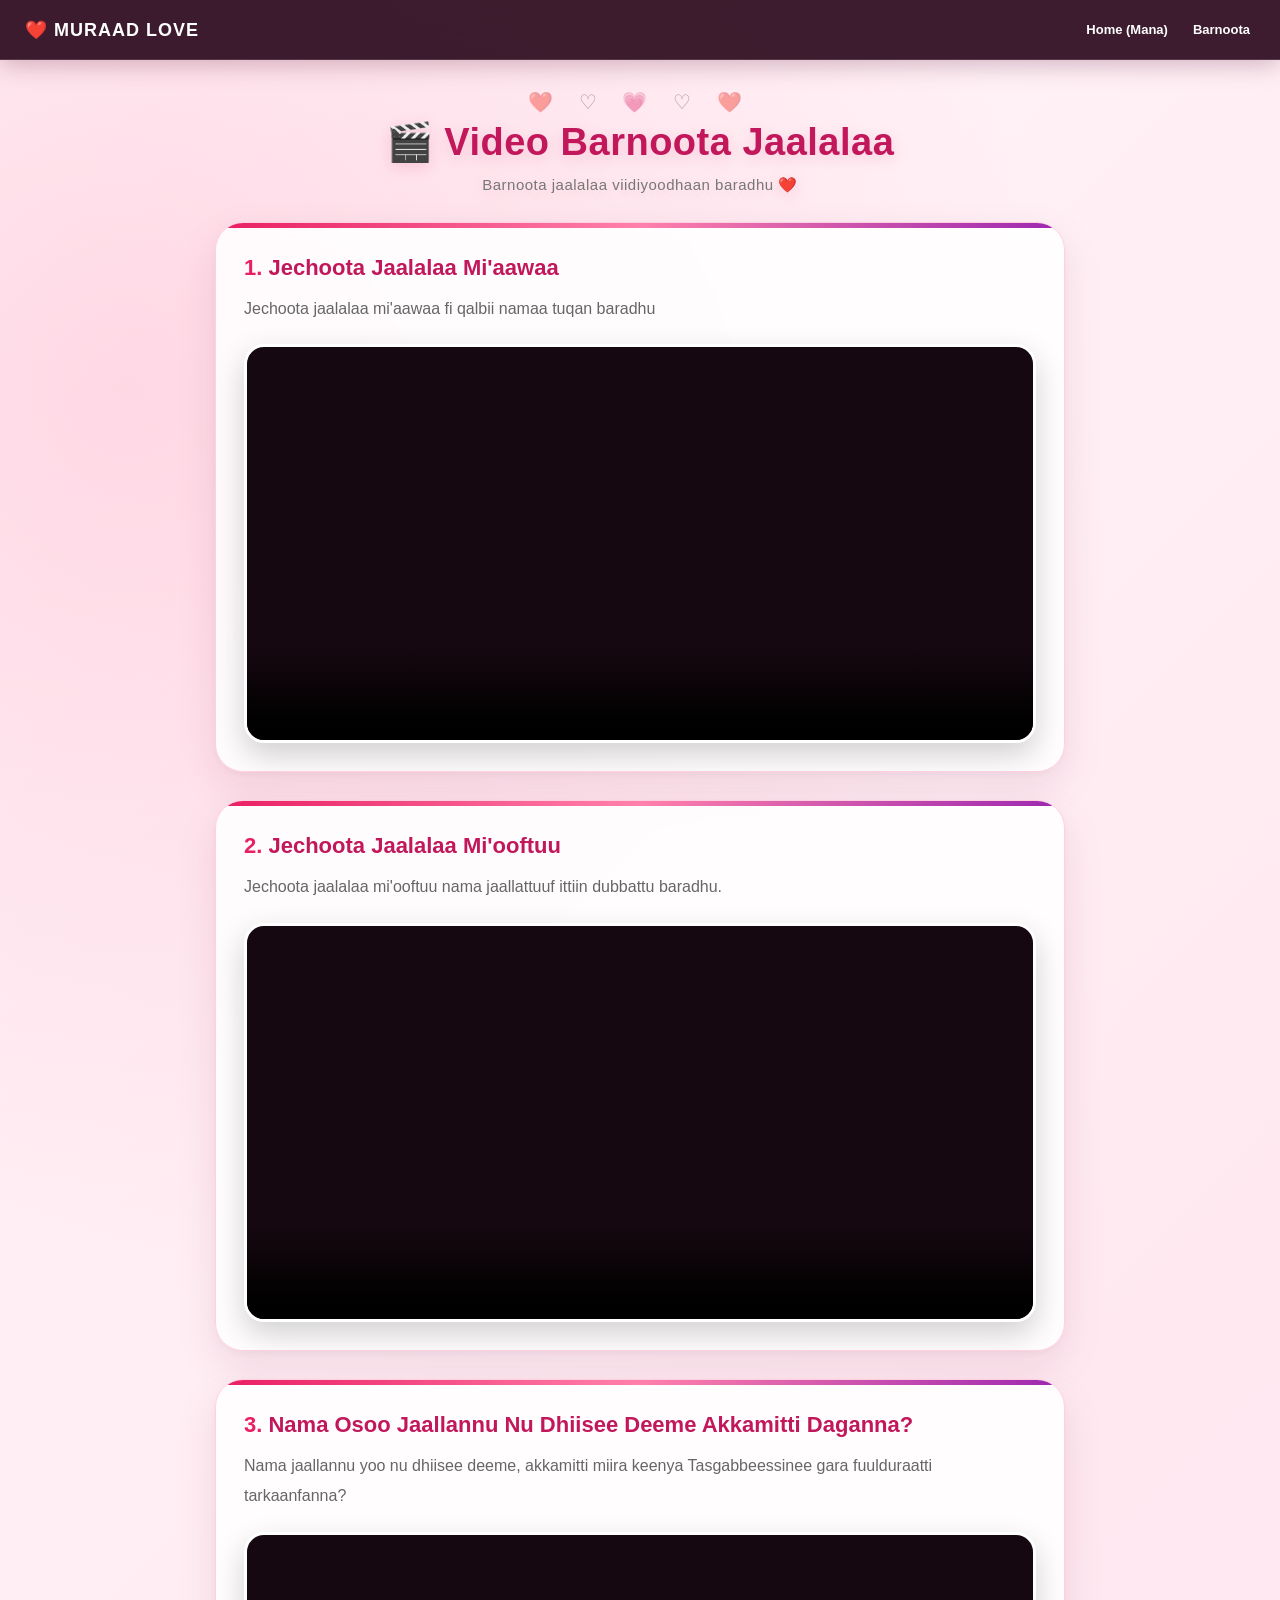
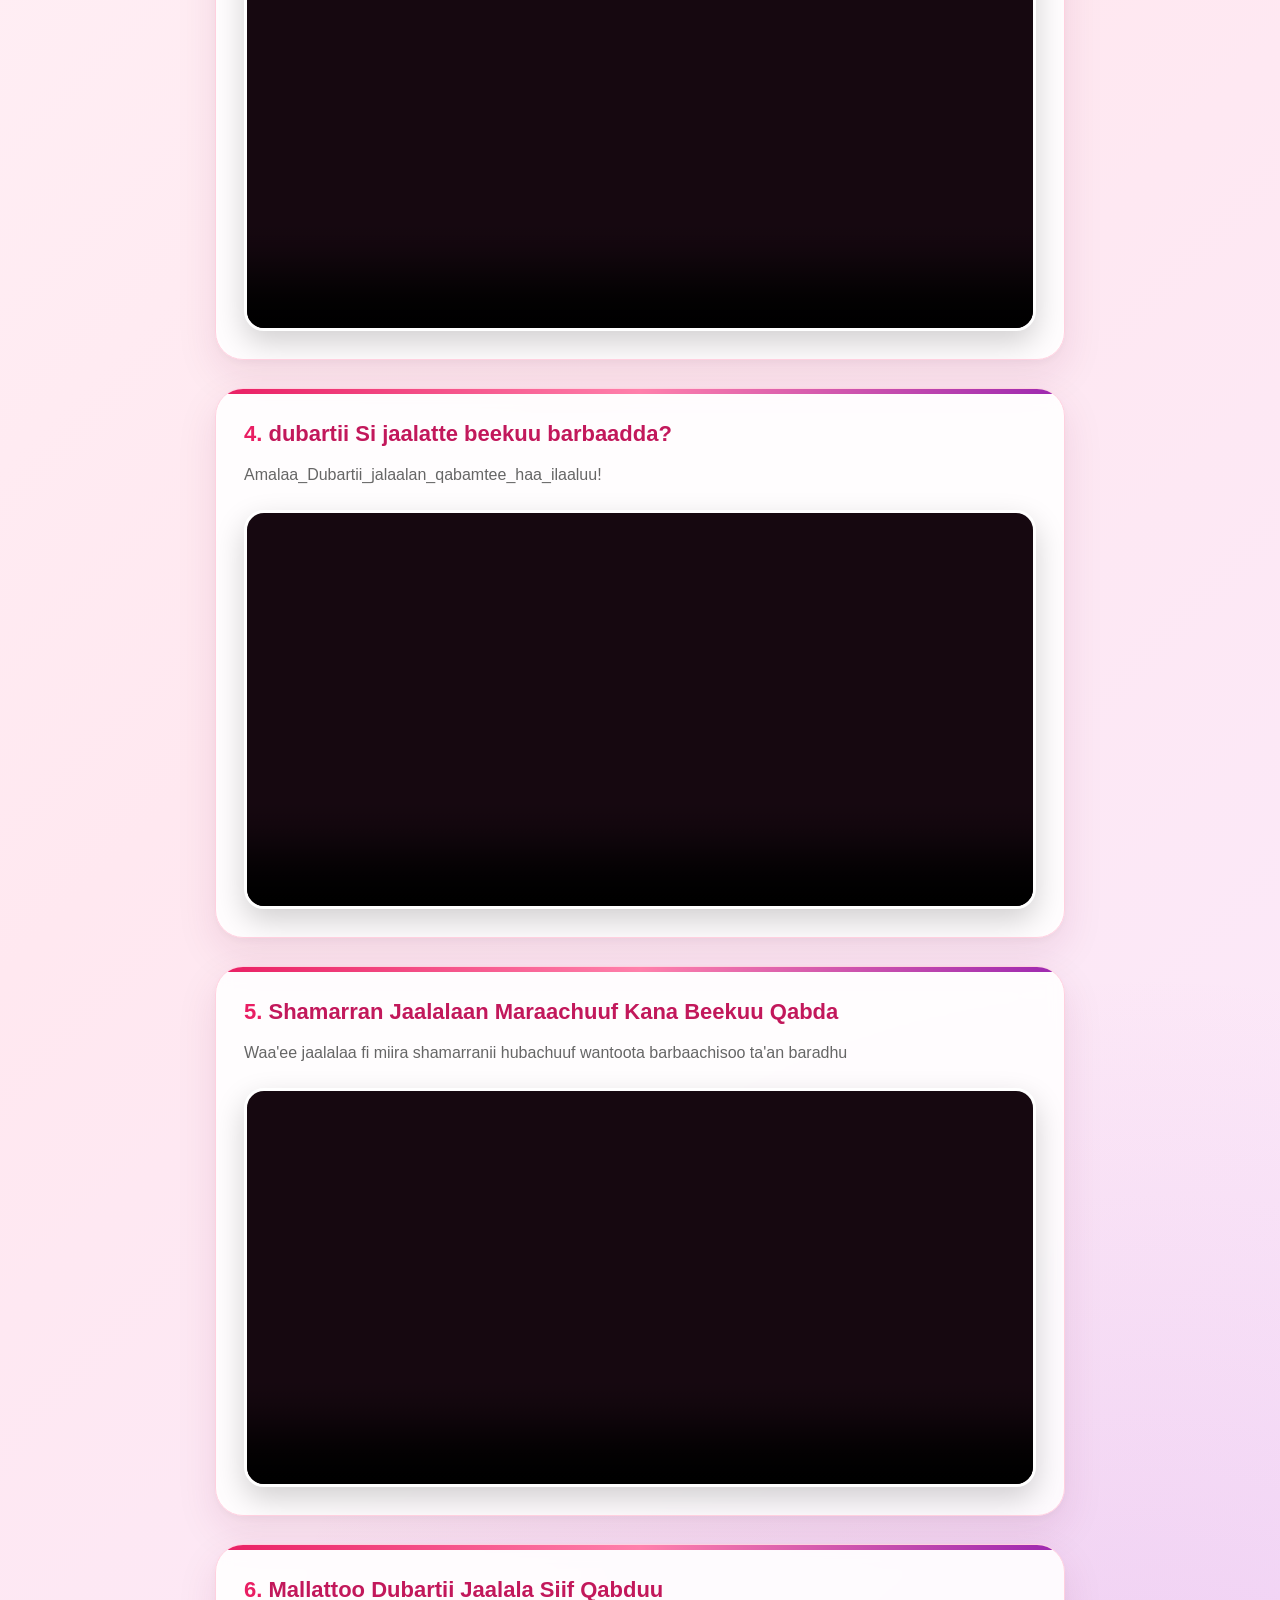
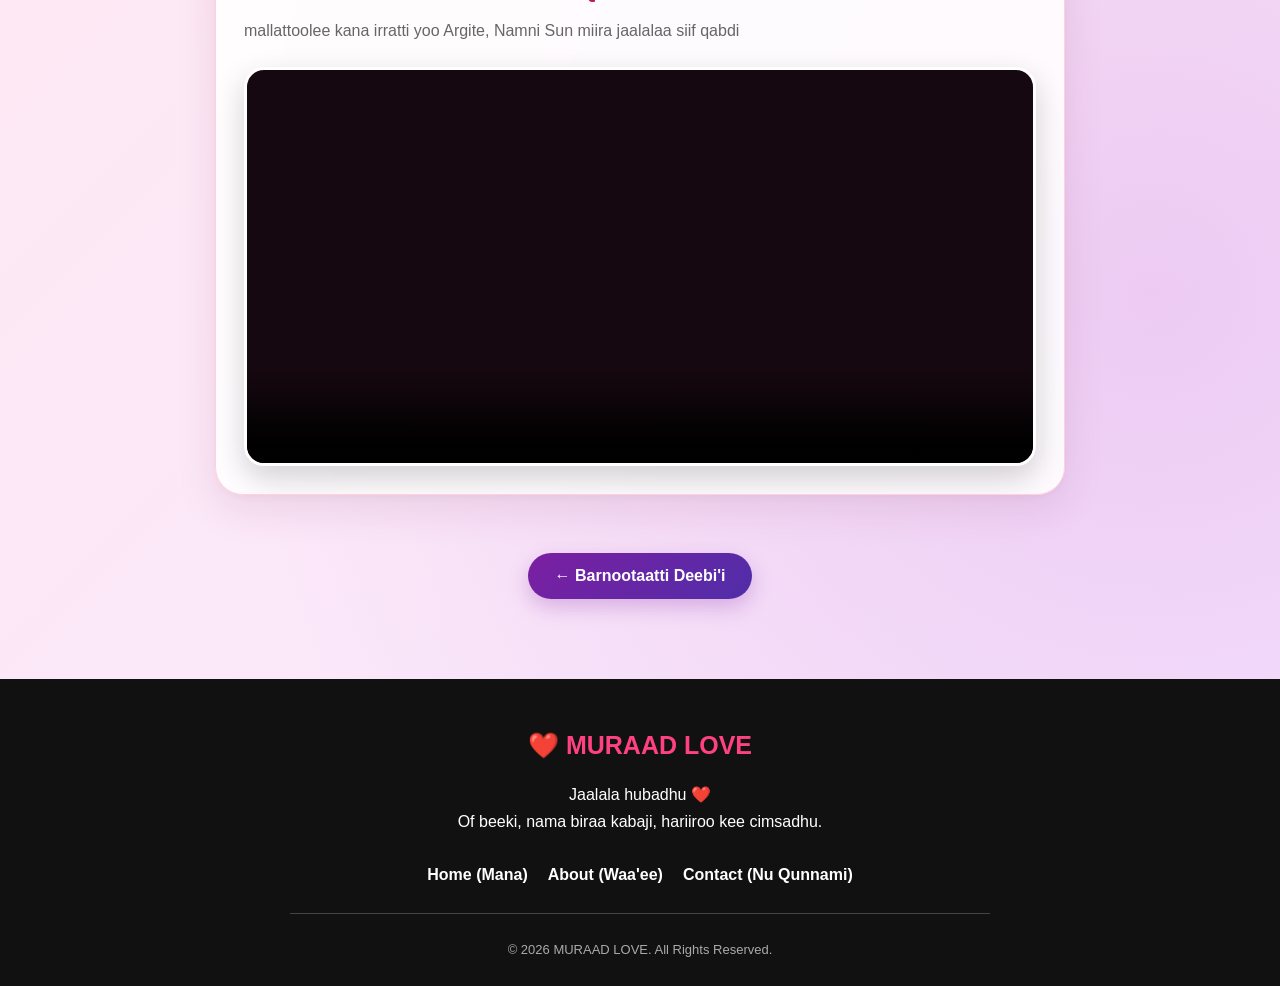
==== video.html @ 1b716885 "Add website files" ====
<!DOCTYPE html>
<html lang="om">

<head>
    <meta charset="UTF-8">
    <meta name="viewport" content="width=device-width, initial-scale=1.0">

    <title>Video (Viidiyoo) - Muraad Love</title>

    <link rel="stylesheet" href="style.css">
</head>

<body>

<nav class="navbar">

    <div class="logo">
        ❤️ MURAAD LOVE
    </div>

    <div class="nav-links">

        <a href="index.html">
            Home (Mana)
        </a>

        <a href="barnota.html">
            Barnoota
        </a>

    </div>

</nav>


<section class="video-lessons">

    <h1>🎬 Video Barnoota Jaalalaa</h1>


    <!-- VIDEO 1 -->

    <div class="video-card">

        <h2>1. Jechoota Jaalalaa Mi'aawaa</h2>

        <p>
            Jechoota jaalalaa mi'aawaa fi qalbii namaa tuqan baradhu
        </p>
       
        <video controls poster="love jaalala.png">
            <source src="Jechoota_jaalalaa_mi_awaa_ (1).mp4"
                    type="video/mp4">
        </video>

    </div>


    <!-- VIDEO 2 -->

    <div class="video-card">

        <h2>2. Jechoota Jaalalaa Mi'ooftuu</h2>

        <p>
            Jechoota jaalalaa mi'ooftuu nama jaallattuuf ittiin dubbattu baradhu.
        </p>

        <video controls poster="jechoota (1).jpg">
            <source src="jechoota_jaalalaa_mi_ooftuu_.mp4"
                    type="video/mp4">
        </video>

    </div>


    <!-- VIDEO 3 -->

    <div class="video-card">

        <h2>
            3. Nama Osoo Jaallannu Nu Dhiisee Deeme
            Akkamitti Daganna?
        </h2>

        <p>
            Nama jaallannu yoo nu dhiisee deeme,
            akkamitti miira keenya Tasgabbeessinee gara fuulduraatti tarkaanfanna?
        </p>

        <video controls poster="Nama osoo (1).jpg">
            <source src="nama_osoo_jaallannuu_nu_dhiise_deeme_akkamitti_daganna_ (1).mp4"
                    type="video/mp4">
        </video>

    </div>


    <!-- VIDEO 4 -->

    <div class="video-card">

        <h2>
            4. dubartii Si jaalatte beekuu barbaadda?
          
        </h2>

        <p>           Amalaa_Dubartii_jalaalan_qabamtee_haa_ilaaluu!
          
        </p>

        <video controls poster="dubartii.jpg">
            <source src="DUBARTII_SI_JAALATTE_BEEKKU_BARBADAA_ (1).mp4"
                    type="video/mp4">
        </video>

    </div>


    <!-- VIDEO 5 -->

    <div class="video-card">

        <h2>
            5. Shamarran Jaalalaan Maraachuuf
            Kana Beekuu Qabda
        </h2>

        <p>
            Waa'ee jaalalaa fi miira shamarranii hubachuuf wantoota barbaachisoo ta'an baradhu
      
        </p>

        <video controls poster="dhiiraa (1).jpg">
            <source src="Shamarran_Jaalalaan_Maraachuf_kana_beeku_qabda!__ (1).mp4"
                    type="video/mp4">
        </video>

    </div>


    <!-- VIDEO 6 -->

    <div class="video-card">

        <h2>
            6. Mallattoo Dubartii Jaalala Siif Qabduu
        </h2>

        <p>
            mallattoolee kana irratti yoo Argite, Namni Sun miira jaalalaa siif qabdi
        </p>

        <video controls poster="bareedduu (1).jpg">
            <source src="Mallattoolee_Dubartii_Jaalala_Sif_Qabdu! (1).mp4"
                    type="video/mp4">
        </video>

    </div>


    <div class="lesson-back">

        <a href="barnota.html">
            ← Barnootaatti Deebi'i
        </a>

    </div>

</section>
<footer class="footer">

        <div class="footer-content">

            <h2>
                ❤️ MURAAD LOVE
            </h2>

            <p>
                Jaalala hubadhu ❤️
                <br>
                Of beeki, nama biraa kabaji,
                hariiroo kee cimsadhu.
            </p>

            <div class="footer-links">

                <a href="index.html">
                    Home (Mana)
                </a>

                <a href="about.html">
                    About (Waa'ee)
                </a>

                <a href="contact.html">
                    Contact (Nu Qunnami)
                </a>

            </div>

            <hr>

            <p class="copyright">
                © 2026 MURAAD LOVE.
                All Rights Reserved.
            </p>

        </div>

</footer>
  
<script>
const videos = document.querySelectorAll("video");

videos.forEach(function(video) {

    video.addEventListener("play", function() {

        videos.forEach(function(otherVideo) {

            if (otherVideo !== video) {
                otherVideo.pause();
            }

        });

    });

});
</script>
</body>
</html>
---- style.css ----
/* =========================
   MURAAD LOVE
   Main Style
========================= */

* {
    margin: 0;
    padding: 0;
    box-sizing: border-box;
}

html {
    scroll-behavior: smooth;
}

body {
    font-family: Arial, sans-serif;
    background: #fff5f8;
    color: #333;
}


/* =========================
   NAVBAR
========================= */

.navbar {
    position: fixed;
    top: 0;
    left: 0;

    width: 100%;

    display: flex;
    justify-content: space-between;
    align-items: center;

    padding: 15px 20px;

    background: rgba(0, 0, 0, 0.75);

    z-index: 1000;
}

.logo {
    color: white;
    font-size: 18px;
    font-weight: bold;
}

.nav-links {
    display: flex;
    gap: 15px;
}

.nav-links a {
    color: white;
    text-decoration: none;
    font-size: 13px;
    font-weight: bold;
}

.nav-links a:hover {
    color: #ff4081;
}


/* =========================
   HOME
========================= */

.hero {
    min-height: 100vh;

    background-image:
        linear-gradient(
            rgba(0, 0, 0, 0.40),
            rgba(0, 0, 0, 0.65)
        ),
        url("muradee.png");

    background-size: cover;
    background-position: center;

    display: flex;
    justify-content: center;
    align-items: center;

    text-align: center;

    color: white;
    padding: 20px;
}

.hero-content {
    max-width: 600px;
}

.hero h1 {
    font-size: 45px;
    margin-bottom: 15px;
}

.hero p {
    font-size: 18px;
    line-height: 1.6;
    margin-bottom: 25px;
}
.hero button {
    border: none;
    padding: 14px 25px;
    border-radius: 30px;
    background: #e91e63;
    color: white;
    font-size: 16px;
    font-weight: bold;
}

.start-btn {
    display: inline-block;

    padding: 15px 30px;

    background: #e91e63;
    color: white;

    border-radius: 30px;

    text-decoration: none;
    font-weight: bold;
}

.start-btn:hover {
    background: #c2185b;
}


/* =========================
   LESSONS
========================= */

.lessons {
    padding: 70px 20px;
    text-align: center;
}

.lessons h2 {
    color: #e91e63;
    margin-bottom: 30px;
}

.cards {
    display: grid;
    gap: 20px;
}

.card {
    background: white;

    padding: 25px;

    border-radius: 18px;

    box-shadow:
        0 5px 20px rgba(0, 0, 0, 0.10);
}

.card h3 {
    color: #e91e63;
    margin-bottom: 12px;
}

.card p {
    line-height: 1.7;
    margin-bottom: 18px;
}

.card button {
    border: none;

    padding: 11px 20px;

    background: #e91e63;
    color: white;

    border-radius: 25px;

    font-weight: bold;
}


/* =========================
   ABOUT PAGE
========================= */

.about-page {
    min-height: 100vh;

    padding: 120px 25px 60px;

    text-align: center;
}

.about-page h1 {
    color: #e91e63;
    margin-bottom: 30px;
}

.about-page h2 {
    color: #c2185b;
    margin-top: 35px;
    margin-bottom: 15px;
}

.about-page p {
    max-width: 700px;

    margin: 0 auto;

    line-height: 1.8;

    font-size: 16px;
}


/* =========================
   CONTACT PAGE
========================= */

.contact-page {
    min-height: 100vh;

    padding: 120px 25px 60px;

    text-align: center;
}

.contact-page h1 {
    color: #e91e63;
    margin-bottom: 20px;
}

.contact-page p {
    line-height: 1.7;
    margin-bottom: 25px;
}

.contact-page form {
    max-width: 500px;
    margin: auto;
}

.contact-page input,
.contact-page textarea {

    width: 100%;

    padding: 15px;

    margin-bottom: 15px;

    border: 1px solid #ddd;

    border-radius: 12px;

    font-size: 16px;

    outline: none;
}

.contact-page input:focus,
.contact-page textarea:focus {
    border-color: #e91e63;
}

.contact-page textarea {
    height: 150px;

    resize: none;
}

.contact-page button {

    border: none;

    padding: 14px 30px;

    background: #e91e63;
    color: white;

    border-radius: 30px;

    font-size: 16px;

    font-weight: bold;

    cursor: pointer;
}

.contact-page button:hover {
    background: #c2185b;
}


/* =========================
   FOOTER
========================= */

footer {
    background: #222;

    color: white;

    text-align: center;

    padding: 25px;

    line-height: 1.7;
}


/* =========================
   MOBILE
========================= */

@media (max-width: 600px) {

    .navbar {
        padding: 14px 10px;
    }

    .logo {
        font-size: 15px;
    }

    .nav-links {
        gap: 8px;
    }

    .nav-links a {
        font-size: 10px;
    }

    .hero h1 {
        font-size: 36px;
    }

    .hero p {
        font-size: 16px;
    }

}
.footer {
    background: #111;
    color: white;
    text-align: center;
    padding: 45px 20px 25px;
}

.footer-content {
    max-width: 700px;
    margin: auto;
}

.footer h2 {
    color: #ff4081;
    margin-bottom: 15px;
    font-size: 25px;
}

.footer p {
    line-height: 1.7;
    margin-bottom: 20px;
}

.footer-links {
    display: flex;
    justify-content: center;
    flex-wrap: wrap;
    gap: 20px;
    margin: 25px 0;
}

.footer-links a {
    color: white;
    text-decoration: none;
    font-weight: bold;
}

.footer-links a:hover {
    color: #ff4081;
}

.footer hr {
    border: none;
    border-top: 1px solid #444;
    margin: 25px 0;
}

.copyright {
    font-size: 13px;
    color: #aaa;
    margin-bottom: 0 !important;
}

@media (max-width: 600px) {

    .footer {
        padding: 35px 15px 20px;
    }

    .footer-links {
        flex-direction: column;
        gap: 12px;
    }
}
/* ===== BEAUTIFUL LOVE ADVICE ===== */

.love-advice {
    position: relative;
    overflow: hidden;
    padding: 90px 18px;
    background:
        radial-gradient(circle at 10% 20%, #ffd6e4, transparent 25%),
        radial-gradient(circle at 90% 80%, #f5d5ff, transparent 25%),
        linear-gradient(135deg, #fff7fa, #ffeaf1);
}

/* FLOWERS */

.flowers {
    text-align: center;
    font-size: 30px;
    letter-spacing: 8px;
    margin: 10px 0 30px;
}

.flowers.bottom {
    margin: 35px 0 0;
}

/* HEADER */

.advice-header {
    max-width: 700px;
    margin: auto;
    text-align: center;
}

.main-heart {
    display: inline-block;
    font-size: 65px;
    animation: heartbeat 1.5s infinite;
}

@keyframes heartbeat {
    0%, 100% {
        transform: scale(1);
    }

    50% {
        transform: scale(1.12);
    }
}

.advice-header h2 {
    color: #d81b60;
    font-size: 36px;
    margin: 15px 0;
}

.advice-header p {
    color: #555;
    font-size: 17px;
    line-height: 1.9;
}

/* MAIN QUOTE */

.love-quote {
    max-width: 750px;
    margin: 40px auto;
    padding: 30px;
    background: rgba(255,255,255,0.85);
    border: 2px solid #ffd0df;
    border-radius: 25px;
    text-align: center;
    box-shadow: 0 12px 35px rgba(0,0,0,0.08);
}

.love-quote span {
    color: #e91e63;
    font-size: 35px;
    font-weight: bold;
}

.love-quote p {
    color: #444;
    font-size: 18px;
    line-height: 1.9;
}

/* ADVICE */

.advice-list {
    max-width: 850px;
    margin: auto;
    display: grid;
    gap: 18px;
}

.advice-item {
    display: flex;
    gap: 20px;
    align-items: flex-start;
    background: white;
    padding: 25px;
    border-radius: 22px;
    box-shadow: 0 8px 25px rgba(0,0,0,0.08);
    transition: 0.3s;
}

.advice-item:hover {
    transform: translateY(-5px);
}

.advice-icon {
    min-width: 55px;
    height: 55px;
    display: flex;
    align-items: center;
    justify-content: center;
    background: #fff0f5;
    border-radius: 50%;
    font-size: 30px;
}

.advice-item h3 {
    color: #d81b60;
    margin-bottom: 8px;
    font-size: 20px;
}

.advice-item p {
    color: #555;
    line-height: 1.8;
    margin: 0;
}

/* SPECIAL MESSAGE */

.special-message {
    max-width: 800px;
    margin: 45px auto 0;
    padding: 35px 25px;
    text-align: center;
    background: linear-gradient(135deg, #e91e63, #ad1457);
    color: white;
    border-radius: 28px;
    box-shadow: 0 15px 40px rgba(173,20,87,0.25);
}

.special-message h3 {
    font-size: 25px;
    margin: 15px 0;
}

.special-message p {
    font-size: 17px;
    line-height: 1.9;
}

.special-message div {
    font-size: 25px;
    letter-spacing: 6px;
}

/* MOBILE */

@media (max-width: 600px) {

    .love-advice {
        padding: 60px 14px;
    }

    .flowers {
        font-size: 22px;
        letter-spacing: 3px;
    }

    .main-heart {
        font-size: 52px;
    }

    .advice-header h2 {
        font-size: 28px;
    }

    .advice-header p {
        font-size: 15px;
    }

    .love-quote {
        padding: 22px 17px;
    }

    .love-quote p {
        font-size: 16px;
    }

    .advice-item {
        padding: 20px;
        gap: 14px;
    }

    .advice-icon {
        min-width: 45px;
        height: 45px;
        font-size: 24px;
    }

    .advice-item h3 {
        font-size: 18px;
    }

    .advice-item p {
        font-size: 15px;
    }

    .special-message {
        padding: 28px 18px;
    }

    .special-message h3 {
        font-size: 21px;
    }

    .special-message p {
        font-size: 15px;
    }
}

/* =====================================
   MURAAD LOVE
   LOVE SIGNS - BOOK STYLE
===================================== */

.love-signs-page {
    min-height: 100vh;
    padding: 115px 16px 70px;

    background:
        radial-gradient(
            circle at 5% 10%,
            #ffd6e5,
            transparent 24%
        ),
        radial-gradient(
            circle at 95% 85%,
            #ead5ff,
            transparent 25%
        ),
        linear-gradient(
            135deg,
            #fff8fb,
            #ffeef4
        );
}


/* =====================================
   BOOK HEADER
===================================== */

.book-header {
    max-width: 850px;
    margin: auto;

    text-align: center;

    padding: 35px 20px 45px;
}

.book-decoration {
    font-size: 27px;
    letter-spacing: 7px;
    margin-bottom: 20px;
}

.lesson-heart {
    font-size: 65px;

    animation: heartbeat 1.5s infinite;

    margin-bottom: 10px;
}

.book-header .chapter-number {
    color: #ad1457;

    font-size: 13px;

    font-weight: bold;

    letter-spacing: 3px;

    margin-bottom: 10px;
}

.book-header h1 {
    color: #d81b60;

    font-size: 42px;

    margin-bottom: 5px;
}

.book-header h2 {
    color: #ad1457;

    font-size: 21px;

    margin-bottom: 22px;
}

.book-intro {
    max-width: 700px;

    margin: auto;

    color: #555;

    font-size: 17px;

    line-height: 1.9;
}

.book-line {
    color: #e91e63;

    margin-top: 30px;

    font-size: 20px;
}


/* =====================================
   BOOK SECTION
===================================== */

.book-section {
    max-width: 850px;

    margin: 0 auto 35px;

    padding: 30px 25px;

    background: rgba(255,255,255,0.90);

    border-radius: 25px;

    box-shadow:
        0 10px 30px rgba(0,0,0,0.07);
}

.book-section h2 {
    color: #d81b60;

    font-size: 27px;

    margin-bottom: 18px;
}

.book-section p {
    color: #555;

    line-height: 1.9;

    font-size: 16px;

    margin-bottom: 15px;
}


/* =====================================
   LOVE SIGN CARDS
===================================== */

.love-sign-book-card {
    position: relative;

    max-width: 850px;

    margin: 20px auto;

    padding: 32px 28px 30px;

    background: white;

    border-radius: 25px;

    box-shadow:
        0 9px 28px rgba(0,0,0,0.08);

    border-left: 5px solid #e91e63;

    transition: 0.3s;
}

.love-sign-book-card:hover {
    transform: translateY(-4px);

    box-shadow:
        0 15px 35px rgba(0,0,0,0.11);
}

.sign-number {
    position: absolute;

    top: 18px;

    right: 20px;

    color: #f8b8cb;

    font-size: 28px;

    font-weight: bold;
}

.sign-icon {
    width: 65px;

    height: 65px;

    display: flex;

    align-items: center;

    justify-content: center;

    background: #fff0f5;

    border-radius: 50%;

    font-size: 33px;

    margin-bottom: 17px;
}

.love-sign-book-card h2 {
    color: #d81b60;

    font-size: 23px;

    margin-bottom: 14px;

    padding-right: 45px;
}

.love-sign-book-card p {
    color: #555;

    font-size: 16px;

    line-height: 1.9;

    margin-bottom: 14px;
}

.love-sign-book-card strong {
    color: #b01550;
}


/* =====================================
   LESSON POINT
===================================== */

.lesson-point {
    margin-top: 20px;

    padding: 15px 18px;

    background: #fff5f8;

    border-radius: 14px;

    border-left: 4px solid #e91e63;

    color: #555;

    line-height: 1.7;

    font-weight: 500;
}


/* =====================================
   BOOK LIST
===================================== */

.book-list {
    margin: 10px 0 18px;

    padding-left: 25px;
}

.book-list li {
    color: #555;

    line-height: 1.9;

    margin-bottom: 6px;
}


/* =====================================
   FINAL SIGN
===================================== */

.final-sign {
    border-left-color: #ad1457;

    background:
        linear-gradient(
            135deg,
            #ffffff,
            #fff1f6
        );
}


/* =====================================
   IMPORTANT NOTE
===================================== */

.important-note {
    max-width: 850px;

    margin: 45px auto 25px;

    padding: 35px 28px;

    text-align: center;

    background:
        linear-gradient(
            135deg,
            #fff0f5,
            #ffe4ee
        );

    border: 2px solid #ffc4d8;

    border-radius: 28px;

    box-shadow:
        0 10px 30px rgba(0,0,0,0.06);
}

.note-icon {
    font-size: 45px;

    margin-bottom: 10px;
}

.important-note h2 {
    color: #d81b60;

    margin-bottom: 15px;
}

.important-note p {
    color: #555;

    line-height: 1.9;

    font-size: 16px;

    margin-bottom: 12px;
}


/* =====================================
   BOOK ENDING
===================================== */

.book-ending {
    max-width: 850px;

    margin: 30px auto;

    padding: 40px 28px;

    text-align: center;

    background: white;

    border-radius: 30px;

    box-shadow:
        0 12px 35px rgba(0,0,0,0.08);
}

.ending-flowers {
    font-size: 24px;

    letter-spacing: 5px;

    margin-bottom: 25px;
}

.book-ending h2 {
    color: #d81b60;

    font-size: 28px;

    margin-bottom: 20px;
}

.book-ending p {
    color: #555;

    font-size: 16px;

    line-height: 1.9;

    margin-bottom: 17px;
}


/* =====================================
   LOVE FORMULA
===================================== */

.love-formula {
    margin: 25px auto;

    padding: 20px;

    max-width: 750px;

    background: #fff5f8;

    border-radius: 18px;

    color: #d81b60;

    font-weight: bold;

    line-height: 2;

    font-size: 17px;
}


/* =====================================
   FINAL QUOTE
===================================== */

.final-quote {
    margin: 30px auto 10px;

    max-width: 700px;

    padding: 25px;

    background:
        linear-gradient(
            135deg,
            #e91e63,
            #ad1457
        );

    color: white;

    border-radius: 22px;

    font-size: 18px;

    line-height: 1.9;

    font-style: italic;
}

.final-quote span {
    display: block;

    font-size: 30px;

    margin-top: 10px;
}


/* =====================================
   NEXT LESSON
===================================== */

.next-lesson {
    max-width: 700px;

    margin: 45px auto 20px;

    padding: 30px 20px;

    text-align: center;

    background:
        linear-gradient(
            135deg,
            #fff,
            #fff1f6
        );

    border: 2px solid #ffd0df;

    border-radius: 25px;
}

.next-lesson p {
    color: #777;

    margin-bottom: 8px;
}

.next-lesson h2 {
    color: #d81b60;

    font-size: 28px;

    margin-bottom: 5px;
}

.next-lesson h3 {
    color: #ad1457;

    font-size: 18px;

    margin-bottom: 12px;
}

.next-lesson h3 + p {
    color: #555;

    line-height: 1.7;
}


/* =====================================
   NAVIGATION
===================================== */

.lesson-navigation {
    max-width: 850px;

    margin: 35px auto 0;

    display: flex;

    justify-content: space-between;

    gap: 15px;
}

.lesson-btn {
    display: inline-block;

    padding: 14px 24px;

    background: #e91e63;

    color: white;

    text-decoration: none;

    border-radius: 30px;

    font-weight: bold;

    transition: 0.3s;
}

.lesson-btn:hover {
    background: #c2185b;

    transform: translateY(-2px);
}


/* =====================================
   MOBILE
===================================== */

@media (max-width: 600px) {

    .love-signs-page {
        padding: 105px 12px 55px;
    }

    .book-header {
        padding: 25px 10px 35px;
    }

    .book-decoration {
        font-size: 20px;

        letter-spacing: 3px;
    }

    .lesson-heart {
        font-size: 52px;
    }

    .book-header h1 {
        font-size: 32px;
    }

    .book-header h2 {
        font-size: 18px;
    }

    .book-intro {
        font-size: 15px;
    }

    .book-section {
        padding: 25px 18px;

        border-radius: 20px;
    }

    .book-section h2 {
        font-size: 23px;
    }

    .book-section p {
        font-size: 15px;
    }

    .love-sign-book-card {
        padding: 25px 18px;

        border-radius: 20px;
    }

    .sign-number {
        top: 15px;

        right: 15px;

        font-size: 23px;
    }

    .sign-icon {
        width: 52px;

        height: 52px;

        font-size: 26px;
    }

    .love-sign-book-card h2 {
        font-size: 19px;

        padding-right: 35px;
    }

    .love-sign-book-card p {
        font-size: 15px;

        line-height: 1.8;
    }

    .lesson-point {
        font-size: 14px;

        padding: 13px;
    }

    .important-note {
        padding: 27px 18px;
    }

    .important-note p {
        font-size: 15px;
    }

    .book-ending {
        padding: 30px 18px;
    }

    .book-ending h2 {
        font-size: 24px;
    }

    .book-ending p {
        font-size: 15px;
    }

    .love-formula {
        font-size: 15px;

        line-height: 2.1;
    }

    .final-quote {
        font-size: 16px;

        padding: 20px 16px;
    }

    .next-lesson h2 {
        font-size: 24px;
    }

    .lesson-navigation {
        flex-direction: column;
    }

    .lesson-btn {
        width: 100%;

        text-align: center;
    }
}

/* =====================================
   RED FLAGS - BOOK DESIGN
===================================== */

.red-flags-page {
    min-height: 100vh;

    padding: 115px 16px 70px;

    background:
        radial-gradient(
            circle at 5% 10%,
            #ffd6d6,
            transparent 25%
        ),
        radial-gradient(
            circle at 95% 85%,
            #ffe1e8,
            transparent 25%
        ),
        linear-gradient(
            135deg,
            #fff8f8,
            #fff0f2
        );
}


/* =====================================
   HEADER
===================================== */

.red-book-header {
    max-width: 850px;

    margin: auto;

    text-align: center;

    padding: 30px 20px 45px;
}

.red-decoration {
    font-size: 27px;

    letter-spacing: 7px;

    margin-bottom: 18px;
}

.red-heart {
    font-size: 65px;

    margin-bottom: 8px;
}

.red-book-header .chapter-number {
    color: #b71c1c;

    font-size: 13px;

    font-weight: bold;

    letter-spacing: 3px;
}

.red-book-header h1 {
    color: #c62828;

    font-size: 42px;

    margin: 8px 0 5px;
}

.red-book-header h2 {
    color: #b71c1c;

    font-size: 21px;

    margin-bottom: 22px;
}

.red-book-header p {
    max-width: 720px;

    margin: 0 auto 15px;

    color: #555;

    font-size: 17px;

    line-height: 1.9;
}

.red-line {
    color: #d32f2f;

    margin-top: 25px;

    font-size: 20px;
}


/* =====================================
   INTRO
===================================== */

.red-book-section {
    max-width: 850px;

    margin: 0 auto 35px;

    padding: 30px 25px;

    background: rgba(255,255,255,0.92);

    border-radius: 25px;

    box-shadow:
        0 10px 30px rgba(0,0,0,0.07);
}

.red-book-section h2 {
    color: #c62828;

    font-size: 27px;

    margin-bottom: 18px;
}

.red-book-section p {
    color: #555;

    line-height: 1.9;

    font-size: 16px;

    margin-bottom: 15px;
}


/* =====================================
   RED SIGN CARDS
===================================== */

.red-sign-card {
    position: relative;

    max-width: 850px;

    margin: 20px auto;

    padding: 32px 28px 30px;

    background: white;

    border-radius: 25px;

    border-left: 5px solid #e53935;

    box-shadow:
        0 9px 28px rgba(0,0,0,0.08);

    transition: 0.3s;
}

.red-sign-card:hover {
    transform: translateY(-4px);

    box-shadow:
        0 15px 35px rgba(0,0,0,0.11);
}

.red-number {
    position: absolute;

    top: 18px;

    right: 20px;

    color: #f3b5b5;

    font-size: 28px;

    font-weight: bold;
}

.red-icon {
    width: 65px;

    height: 65px;

    display: flex;

    align-items: center;

    justify-content: center;

    background: #fff0f0;

    border-radius: 50%;

    font-size: 33px;

    margin-bottom: 17px;
}

.red-sign-card h2 {
    color: #c62828;

    font-size: 23px;

    margin-bottom: 14px;

    padding-right: 45px;
}

.red-sign-card p {
    color: #555;

    font-size: 16px;

    line-height: 1.9;

    margin-bottom: 14px;
}

.red-sign-card strong {
    color: #a71919;
}


/* =====================================
   RED POINT
===================================== */

.red-point {
    margin-top: 20px;

    padding: 15px 18px;

    background: #fff4f4;

    border-left: 4px solid #e53935;

    border-radius: 14px;

    color: #555;

    line-height: 1.7;

    font-weight: 500;
}


/* =====================================
   FINAL CARD
===================================== */

.final-red {
    background:
        linear-gradient(
            135deg,
            #ffffff,
            #fff0f0
        );

    border-left-color: #b71c1c;
}


/* =====================================
   WARNING BOX
===================================== */

.red-warning {
    max-width: 850px;

    margin: 45px auto 25px;

    padding: 35px 28px;

    text-align: center;

    background:
        linear-gradient(
            135deg,
            #fff0f0,
            #ffe2e2
        );

    border: 2px solid #ffc1c1;

    border-radius: 28px;

    box-shadow:
        0 10px 30px rgba(0,0,0,0.06);
}

.warning-icon {
    font-size: 45px;

    margin-bottom: 10px;
}

.red-warning h2 {
    color: #c62828;

    margin-bottom: 15px;

    font-size: 27px;
}

.red-warning > p {
    color: #555;

    font-size: 16px;

    line-height: 1.9;

    margin-bottom: 20px;
}

.warning-list {
    max-width: 650px;

    margin: auto;

    text-align: left;
}

.warning-list div {
    padding: 12px 15px;

    margin-bottom: 8px;

    background: white;

    border-radius: 12px;

    color: #555;

    line-height: 1.6;
}


/* =====================================
   ENDING
===================================== */

.red-book-ending {
    max-width: 850px;

    margin: 30px auto;

    padding: 40px 28px;

    text-align: center;

    background: white;

    border-radius: 30px;

    box-shadow:
        0 12px 35px rgba(0,0,0,0.08);
}

.ending-red-flowers {
    font-size: 24px;

    letter-spacing: 5px;

    margin-bottom: 25px;
}

.red-book-ending h2 {
    color: #c62828;

    font-size: 28px;

    margin-bottom: 20px;
}

.red-book-ending p {
    color: #555;

    font-size: 16px;

    line-height: 1.9;

    margin-bottom: 17px;
}


/* =====================================
   RED FORMULA
===================================== */

.red-formula {
    margin: 25px auto;

    padding: 20px;

    max-width: 750px;

    background: #fff4f4;

    border-radius: 18px;

    color: #c62828;

    font-weight: bold;

    line-height: 2;

    font-size: 17px;
}


/* =====================================
   FINAL QUOTE
===================================== */

.red-final-quote {
    margin: 30px auto 10px;

    max-width: 700px;

    padding: 25px;

    background:
        linear-gradient(
            135deg,
            #e53935,
            #b71c1c
        );

    color: white;

    border-radius: 22px;

    font-size: 18px;

    line-height: 1.9;

    font-style: italic;
}

.red-final-quote span {
    display: block;

    font-size: 30px;

    margin-top: 10px;
}


/* =====================================
   NEXT LESSON
===================================== */

.next-red-lesson {
    max-width: 700px;

    margin: 45px auto 20px;

    padding: 30px 20px;

    text-align: center;

    background:
        linear-gradient(
            135deg,
            #ffffff,
            #fff1f3
        );

    border: 2px solid #ffd0d5;

    border-radius: 25px;
}

.next-red-lesson p {
    color: #777;

    margin-bottom: 8px;
}

.next-red-lesson h2 {
    color: #2e7d32;

    font-size: 28px;

    margin-bottom: 5px;
}

.next-red-lesson h3 {
    color: #388e3c;

    font-size: 18px;

    margin-bottom: 12px;
}

.next-red-lesson h3 + p {
    color: #555;

    line-height: 1.7;
}


/* =====================================
   MOBILE
===================================== */

@media (max-width: 600px) {

    .red-flags-page {
        padding: 105px 12px 55px;
    }

    .red-book-header {
        padding: 25px 10px 35px;
    }

    .red-decoration {
        font-size: 20px;

        letter-spacing: 3px;
    }

    .red-heart {
        font-size: 52px;
    }

    .red-book-header h1 {
        font-size: 32px;
    }

    .red-book-header h2 {
        font-size: 18px;
    }

    .red-book-header p {
        font-size: 15px;
    }

    .red-book-section {
        padding: 25px 18px;

        border-radius: 20px;
    }

    .red-book-section h2 {
        font-size: 23px;
    }

    .red-book-section p {
        font-size: 15px;
    }

    .red-sign-card {
        padding: 25px 18px;

        border-radius: 20px;
    }

    .red-number {
        top: 15px;

        right: 15px;

        font-size: 23px;
    }

    .red-icon {
        width: 52px;

        height: 52px;

        font-size: 26px;
    }

    .red-sign-card h2 {
        font-size: 19px;

        padding-right: 35px;
    }

    .red-sign-card p {
        font-size: 15px;

        line-height: 1.8;
    }

    .red-point {
        font-size: 14px;

        padding: 13px;
    }

    .red-warning {
        padding: 27px 18px;
    }

    .red-warning h2 {
        font-size: 23px;
    }

    .red-warning > p {
        font-size: 15px;
    }

    .warning-list div {
        font-size: 14px;
    }

    .red-book-ending {
        padding: 30px 18px;
    }

    .red-book-ending h2 {
        font-size: 24px;
    }

    .red-book-ending p {
        font-size: 15px;
    }

    .red-formula {
        font-size: 15px;

        line-height: 2.1;
    }

    .red-final-quote {
        font-size: 16px;

        padding: 20px 16px;
    }

    .next-red-lesson h2 {
        font-size: 24px;
    }

}

/* =====================================
   BOQONNAA 3
   SELF IMPROVEMENT
===================================== */

.self-page {
    min-height: 100vh;
    padding: 110px 15px 60px;
    background:
        radial-gradient(circle at 10% 10%, #ffe0eb, transparent 25%),
        radial-gradient(circle at 90% 90%, #e8d8ff, transparent 25%),
        linear-gradient(135deg, #fff8fb, #fcecf3);
}

/* HEADER */

.self-book-header {
    max-width: 850px;
    margin: auto;
    text-align: center;
    padding: 35px 20px 50px;
}

.self-decoration {
    font-size: 28px;
    letter-spacing: 7px;
    margin-bottom: 20px;
}

.self-heart {
    font-size: 65px;
    animation: selfHeart 1.5s infinite;
}

@keyframes selfHeart {
    0%, 100% {
        transform: scale(1);
    }

    50% {
        transform: scale(1.12);
    }
}

.self-book-header h1 {
    color: #ad1457;
    font-size: 24px;
    margin-top: 15px;
}

.self-book-header h2 {
    color: #e91e63;
    font-size: 34px;
    margin: 12px 0;
}

.self-line {
    width: 100px;
    height: 4px;
    background: #e91e63;
    border-radius: 10px;
    margin: 20px auto;
}

.self-book-header p {
    color: #555;
    font-size: 18px;
    line-height: 1.8;
}


/* INTRO */

.self-intro {
    max-width: 850px;
    margin: 0 auto 35px;
    background: white;
    padding: 30px 25px;
    border-radius: 25px;
    box-shadow: 0 10px 30px rgba(0,0,0,0.08);
}

.self-intro h2 {
    color: #d81b60;
    margin-bottom: 15px;
}

.self-intro p {
    color: #555;
    line-height: 1.9;
    margin-bottom: 15px;
}

.self-quote {
    margin-top: 25px;
    padding: 20px;
    background: #fff0f5;
    border-left: 5px solid #e91e63;
    border-radius: 15px;
    color: #ad1457;
    line-height: 1.8;
}


/* SELF CARDS */

.self-card {
    max-width: 850px;
    margin: 20px auto;
    display: flex;
    gap: 18px;
    align-items: flex-start;
    background: white;
    padding: 25px;
    border-radius: 24px;
    box-shadow: 0 8px 25px rgba(0,0,0,0.08);
    transition: 0.3s;
}

.self-card:hover {
    transform: translateY(-4px);
}

.self-number {
    min-width: 48px;
    height: 48px;
    display: flex;
    align-items: center;
    justify-content: center;
    background: #e91e63;
    color: white;
    border-radius: 50%;
    font-weight: bold;
}

.self-icon {
    min-width: 52px;
    height: 52px;
    display: flex;
    align-items: center;
    justify-content: center;
    background: #fff0f5;
    border-radius: 50%;
    font-size: 27px;
}

.self-content {
    flex: 1;
}

.self-content h3 {
    color: #d81b60;
    font-size: 20px;
    margin-bottom: 10px;
}

.self-content p {
    color: #555;
    line-height: 1.85;
    margin-bottom: 12px;
}

.self-content ul {
    padding-left: 20px;
    color: #555;
    line-height: 2;
}


/* EXAMPLE */

.example {
    margin-top: 15px;
    padding: 15px;
    background: #fff7fa;
    border-radius: 15px;
    color: #555;
    line-height: 1.7;
}


/* FORMULA */

.formula {
    margin: 18px 0;
    padding: 18px;
    text-align: center;
    background: #fff0f5;
    border-radius: 18px;
    color: #ad1457;
    font-weight: bold;
    line-height: 2;
}


/* SMALL QUOTE */

.self-quote-small {
    margin-top: 15px;
    padding: 15px;
    background: #fff0f5;
    border-radius: 15px;
    color: #ad1457;
    line-height: 1.7;
}


/* GOAL */

.goal-box {
    margin-top: 15px;
    padding: 18px;
    background: #fff7fa;
    border-radius: 18px;
    color: #555;
    line-height: 2;
}


/* TIME */

.time-box {
    margin-top: 15px;
    padding: 18px;
    background: #fff7fa;
    border-radius: 18px;
    color: #555;
    line-height: 2;
}


/* FINAL CARD */

.final-self {
    border: 2px solid #ffd0df;
}

.self-formula {
    margin-top: 20px;
    padding: 22px;
    text-align: center;
    background: linear-gradient(135deg, #fff0f5, #f9e7ff);
    border-radius: 20px;
    color: #ad1457;
    font-weight: bold;
    line-height: 1.9;
}


/* ENDING */

.self-ending {
    max-width: 850px;
    margin: 50px auto;
    padding: 35px 25px;
    text-align: center;
    background: linear-gradient(135deg, #e91e63, #ad1457);
    color: white;
    border-radius: 28px;
    box-shadow: 0 15px 40px rgba(173,20,87,0.25);
}

.ending-flowers {
    font-size: 25px;
    letter-spacing: 5px;
}

.self-ending h2 {
    margin: 18px 0;
    font-size: 26px;
}

.self-ending p {
    line-height: 1.9;
    font-size: 17px;
    margin-bottom: 15px;
}

.ending-message {
    margin-top: 25px;
    padding: 15px;
    background: rgba(255,255,255,0.15);
    border-radius: 15px;
    font-weight: bold;
}


/* NEXT LESSON */

.next-self-lesson {
    max-width: 850px;
    margin: 40px auto;
    padding: 35px 25px;
    text-align: center;
    background: white;
    border-radius: 25px;
    box-shadow: 0 10px 30px rgba(0,0,0,0.08);
}

.next-icon {
    font-size: 50px;
}

.next-self-lesson h2 {
    color: #777;
    font-size: 18px;
    margin: 10px 0;
}

.next-self-lesson h3 {
    color: #e91e63;
    font-size: 26px;
    margin-bottom: 10px;
}

.next-self-lesson p {
    color: #555;
    line-height: 1.7;
    margin-bottom: 22px;
}

.next-btn {
    display: inline-block;
    padding: 13px 25px;
    background: #e91e63;
    color: white;
    text-decoration: none;
    border-radius: 30px;
    font-weight: bold;
}

.next-btn:hover {
    background: #c2185b;
}


/* NAVIGATION */

.lesson-navigation {
    max-width: 850px;
    margin: 25px auto;
    display: flex;
    justify-content: space-between;
    gap: 15px;
}

.lesson-navigation a {
    display: inline-block;
    padding: 12px 18px;
    background: white;
    color: #d81b60;
    text-decoration: none;
    border-radius: 25px;
    font-weight: bold;
    box-shadow: 0 5px 15px rgba(0,0,0,0.07);
}

.lesson-navigation a:hover {
    background: #e91e63;
    color: white;
}


/* MOBILE */

@media (max-width: 600px) {

    .self-page {
        padding: 100px 10px 45px;
    }

    .self-book-header {
        padding: 25px 10px 35px;
    }

    .self-heart {
        font-size: 52px;
    }

    .self-book-header h1 {
        font-size: 21px;
    }

    .self-book-header h2 {
        font-size: 27px;
    }

    .self-book-header p {
        font-size: 15px;
    }

    .self-intro {
        padding: 22px 18px;
    }

    .self-card {
        padding: 20px 15px;
        gap: 10px;
    }

    .self-number {
        min-width: 38px;
        height: 38px;
        font-size: 12px;
    }

    .self-icon {
        min-width: 42px;
        height: 42px;
        font-size: 22px;
    }

    .self-content h3 {
        font-size: 17px;
    }

    .self-content p {
        font-size: 14px;
        line-height: 1.8;
    }

    .self-ending {
        padding: 28px 18px;
    }

    .self-ending p {
        font-size: 15px;
    }

    .next-self-lesson {
        padding: 28px 18px;
    }

    .next-self-lesson h3 {
        font-size: 22px;
    }

    .lesson-navigation {
        flex-direction: column;
    }

    .lesson-navigation a {
        text-align: center;
    }
}

/* =========================================
   BOQONNAA 4
   COMMUNICATION
========================================= */

.communication-page {
    min-height: 100vh;
    padding: 110px 15px 60px;

    background:
        radial-gradient(
            circle at 10% 10%,
            #ffe0ec,
            transparent 25%
        ),
        radial-gradient(
            circle at 90% 90%,
            #e8dcff,
            transparent 25%
        ),
        linear-gradient(
            135deg,
            #fff8fb,
            #fcecf4
        );
}


/* =========================================
   HEADER
========================================= */

.communication-header {
    max-width: 850px;
    margin: auto;

    text-align: center;

    padding: 30px 20px 45px;
}

.communication-decoration {
    font-size: 28px;
    letter-spacing: 7px;
    margin-bottom: 18px;
}

.communication-icon {
    font-size: 65px;

    animation: communicationHeart 1.5s infinite;
}

@keyframes communicationHeart {

    0%, 100% {
        transform: scale(1);
    }

    50% {
        transform: scale(1.10);
    }

}

.communication-header h1 {
    color: #ad1457;
    font-size: 24px;
    margin-top: 15px;
}

.communication-header h2 {
    color: #e91e63;
    font-size: 35px;
    margin: 12px 0;
}

.communication-line {
    width: 100px;
    height: 4px;

    background: #e91e63;

    border-radius: 10px;

    margin: 20px auto;
}

.communication-header p {
    color: #555;
    font-size: 18px;
    line-height: 1.8;
}


/* =========================================
   INTRO
========================================= */

.communication-intro {
    max-width: 850px;
    margin: 0 auto 35px;

    background: white;

    padding: 30px 25px;

    border-radius: 25px;

    box-shadow:
        0 10px 30px rgba(0,0,0,0.08);
}

.communication-intro h2 {
    color: #d81b60;
    margin-bottom: 15px;
}

.communication-intro p {
    color: #555;
    line-height: 1.9;
    margin-bottom: 15px;
}

.communication-definition {
    margin: 20px 0;

    padding: 20px;

    text-align: center;

    background: #fff0f5;

    border-radius: 18px;

    color: #ad1457;

    font-weight: bold;

    line-height: 2;
}

.communication-quote {
    margin-top: 25px;

    padding: 20px;

    background: #fff0f5;

    border-left: 5px solid #e91e63;

    border-radius: 15px;

    color: #ad1457;

    line-height: 1.8;
}


/* =========================================
   COMMUNICATION CARDS
========================================= */

.communication-card {
    max-width: 850px;

    margin: 20px auto;

    display: flex;

    gap: 15px;

    align-items: flex-start;

    background: white;

    padding: 25px;

    border-radius: 24px;

    box-shadow:
        0 8px 25px rgba(0,0,0,0.08);

    transition: 0.3s;
}

.communication-card:hover {
    transform: translateY(-4px);
}

.communication-number {
    min-width: 48px;
    height: 48px;

    display: flex;

    align-items: center;
    justify-content: center;

    background: #e91e63;

    color: white;

    border-radius: 50%;

    font-weight: bold;
}

.communication-card-icon {
    min-width: 52px;
    height: 52px;

    display: flex;

    align-items: center;
    justify-content: center;

    background: #fff0f5;

    border-radius: 50%;

    font-size: 27px;
}

.communication-content {
    flex: 1;
}

.communication-content h3 {
    color: #d81b60;

    font-size: 20px;

    margin-bottom: 10px;
}

.communication-content p {
    color: #555;

    line-height: 1.85;

    margin-bottom: 12px;
}


/* =========================================
   GOOD / BAD
========================================= */

.bad {
    margin: 12px 0;

    padding: 15px;

    background: #fff0f0;

    border-left: 4px solid #e53935;

    border-radius: 12px;

    color: #b71c1c;

    line-height: 1.8;
}

.good {
    margin: 12px 0;

    padding: 15px;

    background: #effaf1;

    border-left: 4px solid #43a047;

    border-radius: 12px;

    color: #2e7d32;

    line-height: 1.8;
}


/* =========================================
   EXAMPLE
========================================= */

.example-box {
    margin-top: 15px;

    padding: 18px;

    background: #fff7fa;

    border-radius: 16px;

    color: #555;

    line-height: 1.8;
}


/* =========================================
   MESSAGE
========================================= */

.message-box {
    margin: 15px 0;

    padding: 18px;

    background: #fff0f5;

    border-radius: 18px;

    color: #ad1457;

    line-height: 1.8;
}


/* =========================================
   STEPS
========================================= */

.steps-box {
    margin-top: 15px;

    padding: 18px;

    background: #fff7fa;

    border-radius: 18px;

    display: flex;

    flex-direction: column;

    gap: 10px;

    color: #555;

    line-height: 1.7;
}


/* =========================================
   FORMULA
========================================= */

.communication-formula {
    margin: 18px 0;

    padding: 18px;

    text-align: center;

    background: #fff0f5;

    border-radius: 18px;

    color: #ad1457;

    font-weight: bold;

    line-height: 2;
}


/* =========================================
   QUOTE SMALL
========================================= */

.communication-quote-small {
    margin-top: 15px;

    padding: 15px;

    background: #fff0f5;

    border-radius: 15px;

    color: #ad1457;

    line-height: 1.7;
}


/* =========================================
   QUESTIONS
========================================= */

.question-list {
    margin-top: 15px;

    padding: 18px;

    background: #fff7fa;

    border-radius: 18px;

    color: #555;

    line-height: 1.8;
}


/* =========================================
   HAPPY LIST
========================================= */

.happy-list {
    margin-top: 15px;

    padding: 18px;

    background: #fff7fa;

    border-radius: 18px;

    color: #555;

    line-height: 2;
}


/* =========================================
   LOVE ACTIONS
========================================= */

.love-actions {
    margin-top: 15px;

    padding: 18px;

    background: #fff0f5;

    border-radius: 18px;

    color: #ad1457;

    font-weight: bold;

    line-height: 2;
}


/* =========================================
   FINAL CARD
========================================= */

.final-communication {
    border: 2px solid #ffd0df;
}

.final-formula {
    margin-top: 20px;

    padding: 22px;

    text-align: center;

    background:
        linear-gradient(
            135deg,
            #fff0f5,
            #f9e7ff
        );

    border-radius: 20px;

    color: #ad1457;

    font-weight: bold;

    line-height: 1.9;
}


/* =========================================
   ENDING
========================================= */

.communication-ending {
    max-width: 850px;

    margin: 50px auto;

    padding: 35px 25px;

    text-align: center;

    background:
        linear-gradient(
            135deg,
            #e91e63,
            #ad1457
        );

    color: white;

    border-radius: 28px;

    box-shadow:
        0 15px 40px rgba(173,20,87,0.25);
}

.ending-decoration {
    font-size: 25px;

    letter-spacing: 5px;
}

.communication-ending h2 {
    margin: 18px 0;

    font-size: 26px;
}

.communication-ending p {
    line-height: 1.9;

    font-size: 17px;

    margin-bottom: 15px;
}

.ending-formula {
    margin-top: 25px;

    padding: 16px;

    background: rgba(255,255,255,0.15);

    border-radius: 15px;

    font-weight: bold;

    line-height: 2;
}


/* =========================================
   NEXT LESSON
========================================= */

.next-communication-lesson {
    max-width: 850px;

    margin: 40px auto;

    padding: 35px 25px;

    text-align: center;

    background: white;

    border-radius: 25px;

    box-shadow:
        0 10px 30px rgba(0,0,0,0.08);
}

.next-communication-icon {
    font-size: 50px;
}

.next-communication-lesson h2 {
    color: #777;

    font-size: 18px;

    margin: 10px 0;
}

.next-communication-lesson h3 {
    color: #e91e63;

    font-size: 26px;

    margin-bottom: 10px;
}

.next-communication-lesson p {
    color: #555;

    line-height: 1.7;

    margin-bottom: 22px;
}

.next-communication-btn {
    display: inline-block;

    padding: 13px 25px;

    background: #e91e63;

    color: white;

    text-decoration: none;

    border-radius: 30px;

    font-weight: bold;
}

.next-communication-btn:hover {
    background: #c2185b;
}


/* =========================================
   MOBILE
========================================= */

@media (max-width: 600px) {

    .communication-page {
        padding: 100px 10px 45px;
    }

    .communication-header {
        padding: 25px 10px 35px;
    }

    .communication-icon {
        font-size: 52px;
    }

    .communication-header h1 {
        font-size: 21px;
    }

    .communication-header h2 {
        font-size: 27px;
    }

    .communication-header p {
        font-size: 15px;
    }

    .communication-intro {
        padding: 22px 18px;
    }

    .communication-card {
        padding: 20px 15px;

        gap: 9px;
    }

    .communication-number {
        min-width: 38px;
        height: 38px;

        font-size: 12px;
    }

    .communication-card-icon {
        min-width: 42px;
        height: 42px;

        font-size: 22px;
    }

    .communication-content h3 {
        font-size: 17px;
    }

    .communication-content p {
        font-size: 14px;

        line-height: 1.8;
    }

    .communication-ending {
        padding: 28px 18px;
    }

    .communication-ending p {
        font-size: 15px;
    }

    .next-communication-lesson {
        padding: 28px 18px;
    }

    .next-communication-lesson h3 {
        font-size: 22px;
    }

}

/* =========================================
   BOQONNAA 5
   PSYCHOLOGY
========================================= */

.psychology-page {
    min-height: 100vh;
    padding: 110px 15px 60px;

    background:
        radial-gradient(circle at 10% 10%, #e4ddff, transparent 25%),
        radial-gradient(circle at 90% 90%, #ffddea, transparent 25%),
        linear-gradient(135deg, #faf8ff, #fff0f6);
}


/* HEADER */

.psychology-header {
    max-width: 850px;
    margin: auto;
    text-align: center;
    padding: 30px 20px 45px;
}

.psychology-decoration {
    font-size: 28px;
    letter-spacing: 7px;
    margin-bottom: 18px;
}

.psychology-icon {
    font-size: 65px;
    animation: psychologyPulse 1.5s infinite;
}

@keyframes psychologyPulse {
    0%, 100% {
        transform: scale(1);
    }

    50% {
        transform: scale(1.1);
    }
}

.psychology-header h1 {
    color: #4527a0;
    font-size: 24px;
    margin-top: 15px;
}

.psychology-header h2 {
    color: #7b1fa2;
    font-size: 35px;
    margin: 12px 0;
}

.psychology-line {
    width: 100px;
    height: 4px;
    background: #7b1fa2;
    border-radius: 10px;
    margin: 20px auto;
}

.psychology-header p {
    color: #555;
    font-size: 18px;
    line-height: 1.8;
}


/* INTRO */

.psychology-intro {
    max-width: 850px;
    margin: 0 auto 35px;

    background: white;

    padding: 30px 25px;

    border-radius: 25px;

    box-shadow: 0 10px 30px rgba(0,0,0,0.08);
}

.psychology-intro h2 {
    color: #7b1fa2;
    margin-bottom: 15px;
}

.psychology-intro p {
    color: #555;
    line-height: 1.9;
    margin-bottom: 15px;
}

.psychology-quote {
    margin-top: 25px;
    padding: 20px;

    background: #f5efff;

    border-left: 5px solid #7b1fa2;

    border-radius: 15px;

    color: #5e35b1;

    line-height: 1.8;
}


/* CARDS */

.psychology-card {
    max-width: 850px;
    margin: 20px auto;

    display: flex;
    gap: 15px;
    align-items: flex-start;

    background: white;

    padding: 25px;

    border-radius: 24px;

    box-shadow: 0 8px 25px rgba(0,0,0,0.08);

    transition: 0.3s;
}

.psychology-card:hover {
    transform: translateY(-4px);
}

.psychology-number {
    min-width: 48px;
    height: 48px;

    display: flex;
    align-items: center;
    justify-content: center;

    background: #7b1fa2;

    color: white;

    border-radius: 50%;

    font-weight: bold;
}

.psychology-card-icon {
    min-width: 52px;
    height: 52px;

    display: flex;
    align-items: center;
    justify-content: center;

    background: #f5efff;

    border-radius: 50%;

    font-size: 27px;
}

.psychology-content {
    flex: 1;
}

.psychology-content h3 {
    color: #7b1fa2;

    font-size: 20px;

    margin-bottom: 10px;
}

.psychology-content p {
    color: #555;

    line-height: 1.85;

    margin-bottom: 12px;
}


/* EXAMPLE */

.psychology-example {
    margin-top: 15px;

    padding: 16px;

    background: #fff8fb;

    border-radius: 15px;

    color: #555;

    line-height: 1.8;
}


/* WARNING */

.psychology-warning {
    margin-top: 15px;

    padding: 16px;

    background: #fff3f3;

    border-left: 4px solid #e53935;

    border-radius: 15px;

    color: #b71c1c;

    line-height: 1.8;
}


/* NOTE */

.psychology-note {
    margin-top: 15px;

    padding: 16px;

    background: #f5efff;

    border-radius: 15px;

    color: #5e35b1;

    line-height: 1.8;
}


/* HEALING */

.healing-list {
    margin-top: 15px;

    padding: 18px;

    background: #fff7fa;

    border-radius: 18px;

    color: #555;

    line-height: 2;
}


/* FORMULA */

.psychology-formula {
    margin-top: 18px;

    padding: 18px;

    text-align: center;

    background: #f5efff;

    border-radius: 18px;

    color: #5e35b1;

    font-weight: bold;

    line-height: 2;
}


/* FINAL CARD */

.final-psychology {
    border: 2px solid #dfcfff;
}

.final-psychology-formula {
    margin-top: 20px;

    padding: 22px;

    text-align: center;

    background:
        linear-gradient(
            135deg,
            #f5efff,
            #fff0f6
        );

    border-radius: 20px;

    color: #5e35b1;

    font-weight: bold;

    line-height: 1.9;
}


/* ENDING */

.psychology-ending {
    max-width: 850px;

    margin: 50px auto;

    padding: 35px 25px;

    text-align: center;

    background:
        linear-gradient(
            135deg,
            #7b1fa2,
            #4527a0
        );

    color: white;

    border-radius: 28px;

    box-shadow:
        0 15px 40px rgba(69,39,160,0.25);
}

.psychology-ending-decoration {
    font-size: 25px;
    letter-spacing: 5px;
}

.psychology-ending h2 {
    margin: 18px 0;
    font-size: 26px;
}

.psychology-ending p {
    line-height: 1.9;
    font-size: 17px;
    margin-bottom: 15px;
}

.psychology-final-message {
    margin-top: 25px;

    padding: 16px;

    background: rgba(255,255,255,0.15);

    border-radius: 15px;

    font-weight: bold;

    line-height: 2;
}


/* NEXT */

.next-psychology-lesson {
    max-width: 850px;

    margin: 40px auto;

    padding: 35px 25px;

    text-align: center;

    background: white;

    border-radius: 25px;

    box-shadow: 0 10px 30px rgba(0,0,0,0.08);
}

.next-psychology-icon {
    font-size: 50px;
}

.next-psychology-lesson h2 {
    color: #777;
    font-size: 18px;
    margin: 10px 0;
}

.next-psychology-lesson h3 {
    color: #7b1fa2;
    font-size: 26px;
    margin-bottom: 10px;
}

.next-psychology-lesson p {
    color: #555;
    line-height: 1.7;
    margin-bottom: 22px;
}

.next-psychology-btn {
    display: inline-block;

    padding: 13px 25px;

    background: #7b1fa2;

    color: white;

    text-decoration: none;

    border-radius: 30px;

    font-weight: bold;
}

.next-psychology-btn:hover {
    background: #4527a0;
}


/* MOBILE */

@media (max-width: 600px) {

    .psychology-page {
        padding: 100px 10px 45px;
    }

    .psychology-header {
        padding: 25px 10px 35px;
    }

    .psychology-icon {
        font-size: 52px;
    }

    .psychology-header h1 {
        font-size: 21px;
    }

    .psychology-header h2 {
        font-size: 27px;
    }

    .psychology-header p {
        font-size: 15px;
    }

    .psychology-intro {
        padding: 22px 18px;
    }

    .psychology-card {
        padding: 20px 15px;
        gap: 9px;
    }

    .psychology-number {
        min-width: 38px;
        height: 38px;
        font-size: 12px;
    }

    .psychology-card-icon {
        min-width: 42px;
        height: 42px;
        font-size: 22px;
    }

    .psychology-content h3 {
        font-size: 17px;
    }

    .psychology-content p {
        font-size: 14px;
        line-height: 1.8;
    }

    .psychology-ending {
        padding: 28px 18px;
    }

    .psychology-ending p {
        font-size: 15px;
    }

    .next-psychology-lesson {
        padding: 28px 18px;
    }

    .next-psychology-lesson h3 {
        font-size: 22px;
    }
}

/* =========================================
   ISLAMIC LOVE - CHAPTER 6
========================================= */

.islamic-love-page {
    padding: 110px 18px 70px;
    background:
        radial-gradient(
            circle at 10% 10%,
            #e8dcff,
            transparent 28%
        ),
        radial-gradient(
            circle at 90% 80%,
            #d8c7ff,
            transparent 28%
        ),
        linear-gradient(
            135deg,
            #faf7ff,
            #eee7ff
        );
}


/* HEADER */

.islamic-header {
    max-width: 800px;
    margin: auto;
    text-align: center;
}

.islamic-decoration {
    font-size: 28px;
    letter-spacing: 6px;
    margin-bottom: 25px;
}

.islamic-icon {
    font-size: 70px;
    animation: moonPulse 2s infinite;
}

@keyframes moonPulse {

    0%,
    100% {
        transform: scale(1);
    }

    50% {
        transform: scale(1.08);
    }
}

.chapter-number {
    color: #6a1b9a;
    font-size: 14px;
    font-weight: bold;
    letter-spacing: 3px;
    margin-top: 15px;
}

.islamic-header h1 {
    color: #4527a0;
    font-size: 40px;
    line-height: 1.3;
    margin: 12px 0;
}

.islamic-line {
    width: 100px;
    height: 4px;
    background: #7e57c2;
    border-radius: 10px;
    margin: 18px auto;
}

.islamic-header p:last-child {
    color: #555;
    font-size: 18px;
    line-height: 1.8;
}


/* INTRO */

.islamic-intro {
    max-width: 800px;
    margin: 45px auto;
    padding: 30px;
    background: white;
    border-radius: 25px;
    box-shadow:
        0 10px 30px rgba(69, 39, 160, 0.10);
}

.islamic-intro h2 {
    color: #6a1b9a;
    margin-bottom: 18px;
}

.islamic-intro p {
    color: #444;
    line-height: 1.9;
    margin-bottom: 15px;
}

.islamic-quote {
    margin-top: 25px;
    padding: 22px;
    background: #f3edff;
    border-left: 5px solid #7e57c2;
    border-radius: 15px;
    text-align: center;
    color: #512da8;
    font-size: 17px;
    line-height: 1.8;
}


/* CARDS */

.islamic-card {
    max-width: 850px;
    margin: 20px auto;
    padding: 25px;
    background: white;
    border-radius: 24px;
    display: flex;
    gap: 18px;
    align-items: flex-start;
    box-shadow:
        0 8px 25px rgba(69, 39, 160, 0.08);
    transition: 0.3s;
}

.islamic-card:hover {
    transform: translateY(-4px);
}

.islamic-number {
    min-width: 42px;
    height: 42px;
    border-radius: 50%;
    background: #ede7f6;
    color: #5e35b1;
    display: flex;
    align-items: center;
    justify-content: center;
    font-weight: bold;
}

.islamic-card-icon {
    min-width: 55px;
    height: 55px;
    border-radius: 50%;
    background: #f3edff;
    display: flex;
    align-items: center;
    justify-content: center;
    font-size: 28px;
}

.islamic-content {
    flex: 1;
}

.islamic-content h2 {
    color: #5e35b1;
    font-size: 21px;
    margin-bottom: 10px;
}

.islamic-content p {
    color: #555;
    line-height: 1.85;
    margin-bottom: 10px;
}


/* NOTE */

.islamic-note {
    margin-top: 15px;
    padding: 15px;
    background: #f5f0ff;
    border-radius: 14px;
    color: #512da8;
    line-height: 1.7;
}


/* WARNING */

.islamic-warning {
    margin-top: 15px;
    padding: 15px;
    background: #fff1f1;
    border-left: 4px solid #d32f2f;
    border-radius: 12px;
    color: #b71c1c;
    line-height: 1.7;
}


/* SPECIAL CARD */

.special-islamic-card {
    background:
        linear-gradient(
            135deg,
            #ffffff,
            #f0e9ff
        );
    border: 2px solid #d1c4e9;
}


/* FORMULA */

.islamic-formula {
    max-width: 850px;
    margin: 45px auto;
    padding: 35px 25px;
    text-align: center;
    background:
        linear-gradient(
            135deg,
            #4527a0,
            #7e57c2
        );
    color: white;
    border-radius: 28px;
    box-shadow:
        0 15px 35px rgba(69, 39, 160, 0.22);
}

.islamic-formula h2 {
    margin-bottom: 25px;
    font-size: 25px;
}

.formula-text {
    line-height: 2.4;
    font-size: 17px;
}

.formula-text span {
    margin: 0 5px;
}

.formula-text strong {
    display: block;
    font-size: 20px;
    margin-top: 10px;
}


/* FINAL MESSAGE */

.final-islamic-message {
    max-width: 800px;
    margin: 45px auto 20px;
    padding: 35px 25px;
    background: white;
    text-align: center;
    border-radius: 28px;
    box-shadow:
        0 10px 30px rgba(69, 39, 160, 0.10);
}

.final-moon {
    font-size: 35px;
    margin-bottom: 10px;
}

.final-islamic-message h2 {
    color: #6a1b9a;
    margin-bottom: 18px;
}

.final-islamic-message p {
    color: #555;
    line-height: 1.9;
    margin-bottom: 15px;
}


/* DISCLAIMER */

.islamic-disclaimer {
    max-width: 750px;
    margin: 25px auto;
    padding: 18px;
    background: #fffbea;
    border-radius: 15px;
    text-align: center;
}

.islamic-disclaimer p {
    color: #665c3b;
    font-size: 14px;
    line-height: 1.7;
}


/* NAVIGATION */

.lesson-navigation {
    max-width: 850px;
    margin: 40px auto 0;
    display: flex;
    justify-content: space-between;
    gap: 15px;
}

.prev-lesson,
.next-lesson {
    flex: 1;
    padding: 17px;
    text-align: center;
    text-decoration: none;
    border-radius: 18px;
    font-weight: bold;
    line-height: 1.6;
    transition: 0.3s;
}

.prev-lesson {
    background: white;
    color: #5e35b1;
}

.next-lesson {
    background: #5e35b1;
    color: white;
}

.prev-lesson:hover {
    background: #eee7ff;
}

.next-lesson:hover {
    background: #4527a0;
}


/* MOBILE */

@media (max-width: 600px) {

    .islamic-love-page {
        padding: 95px 12px 50px;
    }

    .islamic-decoration {
        font-size: 21px;
        letter-spacing: 2px;
    }

    .islamic-icon {
        font-size: 55px;
    }

    .islamic-header h1 {
        font-size: 30px;
    }

    .islamic-header p:last-child {
        font-size: 15px;
    }

    .islamic-intro {
        padding: 22px 18px;
    }

    .islamic-intro p {
        font-size: 15px;
    }

    .islamic-card {
        padding: 20px 15px;
        gap: 10px;
    }

    .islamic-number {
        min-width: 35px;
        height: 35px;
        font-size: 12px;
    }

    .islamic-card-icon {
        min-width: 43px;
        height: 43px;
        font-size: 22px;
    }

    .islamic-content h2 {
        font-size: 18px;
    }

    .islamic-content p {
        font-size: 15px;
    }

    .islamic-formula {
        padding: 28px 15px;
    }

    .formula-text {
        font-size: 14px;
    }

    .formula-text strong {
        font-size: 17px;
    }

    .lesson-navigation {
        flex-direction: column;
    }

}

/* =========================================
   BREAKUP - CHAPTER 7
========================================= */

.breakup-page {
    padding: 110px 18px 70px;

    background:
        radial-gradient(
            circle at 10% 15%,
            #ffdce5,
            transparent 28%
        ),
        radial-gradient(
            circle at 90% 80%,
            #e5d8ff,
            transparent 28%
        ),
        linear-gradient(
            135deg,
            #fff8fa,
            #f4efff
        );
}


/* HEADER */

.breakup-header {
    max-width: 800px;
    margin: auto;
    text-align: center;
}

.breakup-decoration {
    font-size: 28px;
    letter-spacing: 5px;
    margin-bottom: 25px;
}

.breakup-icon {
    font-size: 70px;

    animation:
        breakupPulse 2s infinite;
}

@keyframes breakupPulse {

    0%,
    100% {
        transform: scale(1);
    }

    50% {
        transform: scale(1.10);
    }

}

.breakup-header .chapter-number {
    color: #c2185b;
    font-size: 14px;
    font-weight: bold;
    letter-spacing: 3px;
    margin-top: 15px;
}

.breakup-header h1 {
    color: #ad1457;
    font-size: 40px;
    line-height: 1.3;
    margin: 12px 0;
}

.breakup-line {
    width: 100px;
    height: 4px;

    background: #e91e63;

    border-radius: 10px;

    margin: 18px auto;
}

.breakup-header p:last-child {
    color: #555;
    font-size: 18px;
    line-height: 1.8;
}


/* INTRO */

.breakup-intro {
    max-width: 800px;
    margin: 45px auto;

    padding: 30px;

    background: white;

    border-radius: 25px;

    box-shadow:
        0 10px 30px rgba(173, 20, 87, 0.10);
}

.breakup-intro h2 {
    color: #c2185b;
    margin-bottom: 18px;
}

.breakup-intro p {
    color: #444;
    line-height: 1.9;
    margin-bottom: 15px;
}

.breakup-quote {
    margin-top: 25px;

    padding: 22px;

    background: #fff0f5;

    border-left:
        5px solid #e91e63;

    border-radius: 15px;

    text-align: center;

    color: #ad1457;

    font-size: 17px;

    line-height: 1.8;
}


/* CARDS */

.breakup-card {
    max-width: 850px;

    margin: 20px auto;

    padding: 25px;

    background: white;

    border-radius: 24px;

    display: flex;

    gap: 18px;

    align-items: flex-start;

    box-shadow:
        0 8px 25px rgba(173, 20, 87, 0.08);

    transition: 0.3s;
}

.breakup-card:hover {
    transform: translateY(-4px);
}


/* NUMBER */

.breakup-number {
    min-width: 42px;
    height: 42px;

    border-radius: 50%;

    background: #fce4ec;

    color: #c2185b;

    display: flex;

    align-items: center;

    justify-content: center;

    font-weight: bold;
}


/* ICON */

.breakup-card-icon {
    min-width: 55px;
    height: 55px;

    border-radius: 50%;

    background: #fff0f5;

    display: flex;

    align-items: center;

    justify-content: center;

    font-size: 28px;
}


/* CONTENT */

.breakup-content {
    flex: 1;
}

.breakup-content h2 {
    color: #c2185b;

    font-size: 21px;

    margin-bottom: 10px;
}

.breakup-content p {
    color: #555;

    line-height: 1.85;

    margin-bottom: 10px;
}


/* NOTE */

.breakup-note {
    margin-top: 15px;

    padding: 15px;

    background: #fff4f7;

    border-radius: 14px;

    color: #ad1457;

    line-height: 1.7;
}


/* WARNING */

.breakup-warning {
    margin-top: 15px;

    padding: 15px;

    background: #fff1f1;

    border-left:
        4px solid #d32f2f;

    border-radius: 12px;

    color: #b71c1c;

    line-height: 1.7;
}


/* FINAL CARD */

.special-breakup-card {

    background:
        linear-gradient(
            135deg,
            #ffffff,
            #fff0f5
        );

    border:
        2px solid #ffc1d5;
}

.breakup-final-note {

    margin-top: 15px;

    padding: 17px;

    background: #fce4ec;

    border-radius: 15px;

    color: #ad1457;

    font-weight: bold;

    line-height: 1.7;
}


/* FORMULA */

.breakup-formula {

    max-width: 850px;

    margin: 45px auto;

    padding: 35px 25px;

    text-align: center;

    background:
        linear-gradient(
            135deg,
            #ad1457,
            #e91e63
        );

    color: white;

    border-radius: 28px;

    box-shadow:
        0 15px 35px rgba(173, 20, 87, 0.22);
}

.breakup-formula h2 {
    margin-bottom: 25px;

    font-size: 25px;
}

.formula-breakup-text {

    line-height: 2.4;

    font-size: 17px;
}

.formula-breakup-text span {
    margin: 0 5px;
}

.formula-breakup-text strong {

    display: block;

    font-size: 20px;

    margin-top: 10px;
}


/* FINAL MESSAGE */

.final-breakup-message {

    max-width: 800px;

    margin: 45px auto 20px;

    padding: 35px 25px;

    background: white;

    text-align: center;

    border-radius: 28px;

    box-shadow:
        0 10px 30px rgba(173, 20, 87, 0.10);
}

.breakup-hearts {

    font-size: 40px;

    margin-bottom: 12px;
}

.final-breakup-message h2 {

    color: #c2185b;

    margin-bottom: 18px;
}

.final-breakup-message p {

    color: #555;

    line-height: 1.9;

    margin-bottom: 15px;
}


/* SAFETY */

.breakup-safety {

    max-width: 800px;

    margin: 30px auto;

    padding: 25px;

    background: #fffbea;

    border-radius: 20px;

    text-align: center;
}

.breakup-safety h2 {

    color: #8d6e00;

    margin-bottom: 15px;
}

.breakup-safety p {

    color: #665c3b;

    line-height: 1.8;

    margin-bottom: 12px;
}

.safety-message {

    margin-top: 15px;

    padding: 14px;

    background: #fff5cc;

    border-radius: 12px;

    color: #6d5a00;

    font-weight: bold;
}


/* MOBILE */

@media (max-width: 600px) {

    .breakup-page {
        padding: 95px 12px 50px;
    }

    .breakup-decoration {
        font-size: 21px;
        letter-spacing: 2px;
    }

    .breakup-icon {
        font-size: 55px;
    }

    .breakup-header h1 {
        font-size: 30px;
    }

    .breakup-header p:last-child {
        font-size: 15px;
    }

    .breakup-intro {
        padding: 22px 18px;
    }

    .breakup-intro p {
        font-size: 15px;
    }

    .breakup-card {
        padding: 20px 15px;
        gap: 10px;
    }

    .breakup-number {
        min-width: 35px;
        height: 35px;
        font-size: 12px;
    }

    .breakup-card-icon {
        min-width: 43px;
        height: 43px;
        font-size: 22px;
    }

    .breakup-content h2 {
        font-size: 18px;
    }

    .breakup-content p {
        font-size: 15px;
    }

    .breakup-formula {
        padding: 28px 15px;
    }

    .formula-breakup-text {
        font-size: 14px;
    }

    .formula-breakup-text strong {
        font-size: 17px;
    }

}

/* =========================================
   HEALING - CHAPTER 8
========================================= */

.healing-page {
    padding: 110px 18px 70px;

    background:
        radial-gradient(
            circle at 10% 15%,
            #ffdce8,
            transparent 28%
        ),
        radial-gradient(
            circle at 90% 80%,
            #d9f5e8,
            transparent 28%
        ),
        linear-gradient(
            135deg,
            #fff8fb,
            #f1fff8
        );
}


/* HEADER */

.healing-header {
    max-width: 800px;
    margin: auto;
    text-align: center;
}

.healing-decoration {
    font-size: 28px;
    letter-spacing: 5px;
    margin-bottom: 25px;
}

.healing-icon {
    font-size: 70px;

    animation:
        healingPulse 2s infinite;
}

@keyframes healingPulse {

    0%,
    100% {
        transform: scale(1);
    }

    50% {
        transform: scale(1.10);
    }

}

.healing-header .chapter-number {
    color: #00897b;

    font-size: 14px;

    font-weight: bold;

    letter-spacing: 3px;

    margin-top: 15px;
}

.healing-header h1 {
    color: #00796b;

    font-size: 40px;

    line-height: 1.3;

    margin: 12px 0;
}

.healing-line {
    width: 100px;

    height: 4px;

    background: #26a69a;

    border-radius: 10px;

    margin: 18px auto;
}

.healing-header p:last-child {
    color: #555;

    font-size: 18px;

    line-height: 1.8;
}


/* INTRO */

.healing-intro {
    max-width: 800px;

    margin: 45px auto;

    padding: 30px;

    background: white;

    border-radius: 25px;

    box-shadow:
        0 10px 30px rgba(0, 137, 123, 0.10);
}

.healing-intro h2 {
    color: #00897b;

    margin-bottom: 18px;
}

.healing-intro p {
    color: #444;

    line-height: 1.9;

    margin-bottom: 15px;
}

.healing-quote {
    margin-top: 25px;

    padding: 22px;

    background: #e8f8f3;

    border-left:
        5px solid #26a69a;

    border-radius: 15px;

    text-align: center;

    color: #00796b;

    font-size: 17px;

    line-height: 1.8;
}


/* CARDS */

.healing-card {
    max-width: 850px;

    margin: 20px auto;

    padding: 25px;

    background: white;

    border-radius: 24px;

    display: flex;

    gap: 18px;

    align-items: flex-start;

    box-shadow:
        0 8px 25px rgba(0, 137, 123, 0.08);

    transition: 0.3s;
}

.healing-card:hover {
    transform: translateY(-4px);
}


/* NUMBER */

.healing-number {
    min-width: 42px;

    height: 42px;

    border-radius: 50%;

    background: #e0f2f1;

    color: #00897b;

    display: flex;

    align-items: center;

    justify-content: center;

    font-weight: bold;
}


/* ICON */

.healing-card-icon {
    min-width: 55px;

    height: 55px;

    border-radius: 50%;

    background: #e8f8f3;

    display: flex;

    align-items: center;

    justify-content: center;

    font-size: 28px;
}


/* CONTENT */

.healing-content {
    flex: 1;
}

.healing-content h2 {
    color: #00897b;

    font-size: 21px;

    margin-bottom: 10px;
}

.healing-content p {
    color: #555;

    line-height: 1.85;

    margin-bottom: 10px;
}


/* NOTE */

.healing-note {
    margin-top: 15px;

    padding: 15px;

    background: #edf9f5;

    border-radius: 14px;

    color: #00796b;

    line-height: 1.7;
}


/* WARNING */

.healing-warning {
    margin-top: 15px;

    padding: 15px;

    background: #fff5f5;

    border-left:
        4px solid #d32f2f;

    border-radius: 12px;

    color: #b71c1c;

    line-height: 1.7;
}


/* SPECIAL CARD */

.special-healing-card {
    background:
        linear-gradient(
            135deg,
            #ffffff,
            #e9faf4
        );

    border:
        2px solid #b2dfdb;
}

.healing-final-note {
    margin-top: 15px;

    padding: 17px;

    background: #dff5ed;

    border-radius: 15px;

    color: #00796b;

    font-weight: bold;

    line-height: 1.7;
}


/* FORMULA */

.healing-formula {
    max-width: 850px;

    margin: 45px auto;

    padding: 35px 25px;

    text-align: center;

    background:
        linear-gradient(
            135deg,
            #00796b,
            #26a69a
        );

    color: white;

    border-radius: 28px;

    box-shadow:
        0 15px 35px rgba(0, 121, 107, 0.22);
}

.healing-formula h2 {
    margin-bottom: 25px;

    font-size: 25px;
}

.formula-healing-text {
    line-height: 2.4;

    font-size: 17px;
}

.formula-healing-text span {
    margin: 0 5px;
}

.formula-healing-text strong {
    display: block;

    font-size: 20px;

    margin-top: 10px;
}


/* FINAL MESSAGE */

.final-healing-message {
    max-width: 800px;

    margin: 45px auto 20px;

    padding: 35px 25px;

    background: white;

    text-align: center;

    border-radius: 28px;

    box-shadow:
        0 10px 30px rgba(0, 137, 123, 0.10);
}

.healing-hearts {
    font-size: 40px;

    margin-bottom: 12px;
}

.final-healing-message h2 {
    color: #00897b;

    margin-bottom: 18px;
}

.final-healing-message p {
    color: #555;

    line-height: 1.9;

    margin-bottom: 15px;
}


/* NEXT LESSON */

.next-healing-lesson {
    max-width: 800px;

    margin: 45px auto;

    padding: 35px 25px;

    text-align: center;

    background:
        linear-gradient(
            135deg,
            #fff,
            #fff3fa
        );

    border:
        2px solid #f8bbd0;

    border-radius: 28px;

    box-shadow:
        0 12px 35px rgba(233, 30, 99, 0.10);
}

.next-healing-icon {
    font-size: 55px;

    margin-bottom: 10px;
}

.next-healing-lesson > p:first-of-type {
    color: #ad1457;

    font-size: 12px;

    font-weight: bold;

    letter-spacing: 3px;
}

.next-healing-lesson h2 {
    color: #e91e63;

    font-size: 30px;

    margin: 10px 0 3px;
}

.next-healing-lesson h3 {
    color: #c2185b;

    margin-bottom: 12px;
}

.next-healing-lesson p {
    color: #555;

    line-height: 1.8;

    margin-bottom: 20px;
}

.next-healing-btn {
    display: inline-block;

    padding: 14px 25px;

    background: #e91e63;

    color: white;

    text-decoration: none;

    border-radius: 30px;

    font-weight: bold;

    transition: 0.3s;
}

.next-healing-btn:hover {
    background: #c2185b;

    transform: translateY(-2px);
}


/* MOBILE */

@media (max-width: 600px) {

    .healing-page {
        padding: 95px 12px 50px;
    }

    .healing-decoration {
        font-size: 21px;

        letter-spacing: 2px;
    }

    .healing-icon {
        font-size: 55px;
    }

    .healing-header h1 {
        font-size: 30px;
    }

    .healing-header p:last-child {
        font-size: 15px;
    }

    .healing-intro {
        padding: 22px 18px;
    }

    .healing-intro p {
        font-size: 15px;
    }

    .healing-card {
        padding: 20px 15px;

        gap: 10px;
    }

    .healing-number {
        min-width: 35px;

        height: 35px;

        font-size: 12px;
    }

    .healing-card-icon {
        min-width: 43px;

        height: 43px;

        font-size: 22px;
    }

    .healing-content h2 {
        font-size: 18px;
    }

    .healing-content p {
        font-size: 15px;
    }

    .healing-formula {
        padding: 28px 15px;
    }

    .formula-healing-text {
        font-size: 14px;
    }

    .formula-healing-text strong {
        font-size: 17px;
    }

    .next-healing-lesson {
        padding: 28px 18px;
    }

    .next-healing-lesson h2 {
        font-size: 26px;
    }

}

/* =========================
   LOVE QUIZ
========================= */

.quiz-page {
    min-height: 100vh;
    padding: 120px 15px 60px;
    background:
        radial-gradient(
            circle at 10% 10%,
            #ffd6e7,
            transparent 25%
        ),
        linear-gradient(
            135deg,
            #fff7fa,
            #fce4ec
        );
}

.quiz-header {
    max-width: 750px;
    margin: auto;
    text-align: center;
    margin-bottom: 40px;
}

.quiz-icon {
    font-size: 60px;
    margin-bottom: 10px;
}

.quiz-header h1 {
    color: #d81b60;
    font-size: 35px;
    margin-bottom: 15px;
}

.quiz-header h1 span {
    display: block;
    font-size: 22px;
    color: #7b1fa2;
    margin-top: 8px;
}

.quiz-header p {
    color: #555;
    line-height: 1.8;
    font-size: 17px;
}


/* QUESTION */

.quiz-card {
    max-width: 800px;
    margin: 0 auto 20px;
    background: white;
    padding: 25px;
    border-radius: 20px;
    box-shadow:
        0 8px 25px rgba(0,0,0,0.08);
}

.quiz-card h3 {
    color: #7b1fa2;
    line-height: 1.6;
    margin-bottom: 18px;
}

.quiz-card label {
    display: block;
    padding: 13px 15px;
    margin: 8px 0;
    background: #fff5f8;
    border: 1px solid #f5d4df;
    border-radius: 12px;
    cursor: pointer;
    line-height: 1.5;
    transition: 0.2s;
}

.quiz-card label:hover {
    background: #fce4ec;
}

.quiz-card input {
    margin-right: 8px;
}


/* SUBMIT */

.quiz-submit {
    display: block;
    margin: 35px auto;
    border: none;
    padding: 16px 30px;
    background: #e91e63;
    color: white;
    border-radius: 30px;
    font-size: 16px;
    font-weight: bold;
    cursor: pointer;
}

.quiz-submit:hover {
    background: #c2185b;
}


/* RESULT */

.quiz-result {
    max-width: 700px;
    margin: 30px auto;
    text-align: center;
}

.result-success {
    background: white;
    padding: 35px 20px;
    border-radius: 25px;
    box-shadow:
        0 10px 30px rgba(0,0,0,0.10);
}

.result-heart {
    font-size: 60px;
}

.result-success h2 {
    color: #d81b60;
    margin: 10px 0;
}

.score {
    font-size: 45px;
    font-weight: bold;
    color: #7b1fa2;
    margin: 15px;
}

.result-success p {
    line-height: 1.8;
    color: #555;
}

.result-warning {
    background: #fff3cd;
    color: #856404;
    padding: 25px;
    border-radius: 18px;
    line-height: 1.7;
}

.retry-btn {
    margin-top: 20px;
    border: none;
    padding: 13px 25px;
    background: #7b1fa2;
    color: white;
    border-radius: 25px;
    font-weight: bold;
    cursor: pointer;
}


/* BACK BUTTONS */

.quiz-back {
    max-width: 800px;
    margin: 40px auto 0;
    display: flex;
    justify-content: space-between;
    gap: 15px;
}

.quiz-back a {
    text-decoration: none;
    color: white;
    background: #e91e63;
    padding: 12px 20px;
    border-radius: 25px;
    font-weight: bold;
}


/* MOBILE */

@media (max-width: 600px) {

    .quiz-page {
        padding: 100px 12px 45px;
    }

    .quiz-icon {
        font-size: 50px;
    }

    .quiz-header h1 {
        font-size: 28px;
    }

    .quiz-header h1 span {
        font-size: 18px;
    }

    .quiz-header p {
        font-size: 15px;
    }

    .quiz-card {
        padding: 18px;
        border-radius: 17px;
    }

    .quiz-card h3 {
        font-size: 16px;
    }

    .quiz-card label {
        font-size: 14px;
        padding: 12px;
    }

    .quiz-submit {
        width: 100%;
    }

    .quiz-back {
        flex-direction: column;
    }

    .quiz-back a {
        text-align: center;
    }

}

.search-box {
    max-width: 650px;
    margin: 0 auto 30px;
}

.search-box input {
    width: 100%;

    padding: 16px 20px;

    border: 2px solid #ffd1df;

    border-radius: 35px;

    outline: none;

    background: white;

    font-size: 16px;

    box-shadow:
        0 6px 20px rgba(0,0,0,0.08);

    transition: 0.3s;
}

.search-box input:focus {
    border-color: #e91e63;

    box-shadow:
        0 8px 25px rgba(233,30,99,0.15);
}

@media (max-width: 600px) {

    .search-box {
        margin-bottom: 22px;
    }

    .search-box input {
        padding: 14px 17px;
        font-size: 15px;
    }

}

/* =========================
   DARK MODE BUTTON
========================= */

#darkModeBtn {
    border: none;
    background: #ffffff22;
    color: white;
    width: 38px;
    height: 38px;
    border-radius: 50%;
    font-size: 20px;
    cursor: pointer;
    margin-left: 8px;
}


/* DARK MODE */

body.dark-mode {
    background: #121212;
    color: #eeeeee;
}

body.dark-mode .lessons {
    background: linear-gradient(
        180deg,
        #121212,
        #1e1e1e
    );
}

body.dark-mode .card {
    background: #1e1e1e;
    border-color: #333;
    box-shadow:
        0 8px 25px rgba(0,0,0,0.4);
}

body.dark-mode .card p {
    color: #cccccc;
}

body.dark-mode .love-advice {
    background:
        linear-gradient(
            135deg,
            #171717,
            #24151c
        );
}

body.dark-mode .love-quote {
    background: #1e1e1e;
    border-color: #444;
}

body.dark-mode .love-quote p {
    color: #dddddd;
}

/* =========================
   PROFESSIONAL SOCIAL ICONS
========================= */

.social-icons {
    display: flex;
    justify-content: center;
    align-items: center;
    gap: 14px;
    margin: 25px 0;
}

.social-icons a {
    width: 48px;
    height: 48px;

    display: flex;
    align-items: center;
    justify-content: center;

    color: white;
    text-decoration: none;

    border-radius: 50%;

    font-size: 21px;
    font-weight: bold;

    transition: 0.3s;

    box-shadow:
        0 6px 15px rgba(0,0,0,0.25);
}

/* WhatsApp */
.social-icons .whatsapp {
    background: #25D366;
}

/* Facebook */
.social-icons .facebook {
    background: #1877F2;
}

/* TikTok */
.social-icons .tiktok {
    background: #000;
}

/* Telegram */
.social-icons .telegram {
    background: #229ED9;
}

.social-icons a:hover {
    transform: translateY(-6px) scale(1.08);
    box-shadow:
        0 10px 25px rgba(0,0,0,0.3);
}

@media (max-width: 600px) {

    .social-icons {
        gap: 11px;
    }

    .social-icons a {
        width: 44px;
        height: 44px;
        font-size: 19px;
    }
}

/* =====================================================
   ❤️ MURAAD LOVE — PROFESSIONAL LOVE DESIGN
   ===================================================== */

* {
    margin: 0;
    padding: 0;
    box-sizing: border-box;
}

html {
    scroll-behavior: smooth;
}

body {
    font-family: Arial, sans-serif;
    background: #fff7fa;
    color: #333;
    overflow-x: hidden;
}


/* =====================================================
   ❤️ NAVBAR
   ===================================================== */

.navbar {
    position: fixed;
    top: 0;
    left: 0;
    width: 100%;

    display: flex;
    justify-content: space-between;
    align-items: center;

    padding: 15px 25px;

    background: rgba(45, 10, 30, 0.92);
    backdrop-filter: blur(12px);

    z-index: 1000;

    border-bottom: 1px solid rgba(255,255,255,0.12);

    box-shadow:
        0 5px 25px rgba(80, 0, 40, 0.25);
}


/* Logo */

.logo {
    color: #fff;
    font-size: 18px;
    font-weight: 800;
    letter-spacing: 1px;
}


/* Navigation */

.nav-links {
    display: flex;
    gap: 15px;
    align-items: center;
}

.nav-links a {
    color: #fff;
    text-decoration: none;

    font-size: 13px;
    font-weight: bold;

    padding: 7px 5px;

    transition: 0.3s;
}

.nav-links a:hover {
    color: #ff80ab;
    transform: translateY(-2px);
}


/* =====================================================
   🎬 VIDEO PAGE
   ===================================================== */

.video-lessons {

    min-height: 100vh;

    padding: 120px 18px 70px;

    position: relative;

    background:

        radial-gradient(
            circle at 10% 10%,
            rgba(255, 105, 150, 0.20),
            transparent 25%
        ),

        radial-gradient(
            circle at 90% 90%,
            rgba(180, 70, 200, 0.18),
            transparent 25%
        ),

        linear-gradient(
            135deg,
            #fff7fa,
            #ffe8f0,
            #f8e8ff
        );
}


/* Small decorative hearts */

.video-lessons::before {

    content: "❤️  ♡  💗  ♡  ❤️";

    position: absolute;

    top: 90px;
    left: 0;

    width: 100%;

    text-align: center;

    font-size: 20px;

    opacity: 0.45;

    letter-spacing: 10px;

    pointer-events: none;
}


/* =====================================================
   🎬 PAGE TITLE
   ===================================================== */

.video-lessons > h1 {

    position: relative;

    text-align: center;

    color: #c2185b;

    font-size: 38px;

    margin-bottom: 12px;

    font-weight: 800;

    letter-spacing: 0.5px;

    text-shadow:
        0 4px 15px rgba(194, 24, 91, 0.15);
}


/* Subtitle automatically added visually */

.video-lessons > h1::after {

    content:
        "Barnoota jaalalaa viidiyoodhaan baradhu ❤️";

    display: block;

    margin-top: 12px;

    font-size: 15px;

    font-weight: normal;

    color: #777;

}


/* =====================================================
   💗 VIDEO CARD
   ===================================================== */

.video-card {

    position: relative;

    max-width: 850px;

    margin: 28px auto;

    padding: 28px;

    background: rgba(255,255,255,0.88);

    border-radius: 28px;

    border: 1px solid #ffd0df;

    box-shadow:

        0 15px 40px rgba(120, 20, 70, 0.10),

        0 3px 10px rgba(0,0,0,0.04);

    backdrop-filter: blur(8px);

    transition:
        transform 0.35s ease,
        box-shadow 0.35s ease;

    overflow: hidden;
}


/* Top decorative line */

.video-card::before {

    content: "";

    position: absolute;

    top: 0;
    left: 0;

    width: 100%;
    height: 5px;

    background:
        linear-gradient(
            90deg,
            #e91e63,
            #ff80ab,
            #9c27b0
        );
}


/* Hover */

.video-card:hover {

    transform: translateY(-7px);

    box-shadow:

        0 22px 50px rgba(120, 20, 70, 0.16);
}


/* =====================================================
   ❤️ CARD TITLE
   ===================================================== */

.video-card h2 {

    color: #c2185b;

    font-size: 22px;

    line-height: 1.5;

    margin-bottom: 10px;

    font-weight: 800;
}


/* Number decoration */

.video-card h2::first-letter {
    color: #e91e63;
}


/* =====================================================
   📝 CARD TEXT
   ===================================================== */

.video-card p {

    color: #666;

    font-size: 16px;

    line-height: 1.9;

    margin-bottom: 20px;
}


/* =====================================================
   🎥 VIDEO PLAYER
   ===================================================== */

.video-card video {

    width: 100%;

    display: block;

    margin: 20px auto 0;

    border-radius: 20px;

    background: #160810;

    box-shadow:

        0 12px 30px rgba(0,0,0,0.18);

    border: 3px solid #fff;

}


/* Video focus */

.video-card video:focus {

    outline: 3px solid #f06292;

    outline-offset: 3px;
}


/* =====================================================
   💕 VIDEO BUTTON
   ===================================================== */

.video-card a {

    display: inline-flex;

    align-items: center;

    justify-content: center;

    gap: 8px;

    padding: 14px 25px;

    background:

        linear-gradient(
            135deg,
            #e91e63,
            #c2185b
        );

    color: white;

    text-decoration: none;

    border-radius: 50px;

    font-size: 15px;

    font-weight: bold;

    box-shadow:

        0 8px 20px rgba(233,30,99,0.25);

    transition: all 0.3s ease;
}


.video-card a:hover {

    transform: translateY(-3px);

    background:

        linear-gradient(
            135deg,
            #f06292,
            #ad1457
        );

    box-shadow:

        0 12px 28px rgba(233,30,99,0.35);
}


/* =====================================================
   🌹 BACK BUTTON
   ===================================================== */

.lesson-back {

    text-align: center;

    padding: 30px 15px 10px;
}


.lesson-back a {

    display: inline-flex;

    align-items: center;

    justify-content: center;

    padding: 14px 27px;

    background:

        linear-gradient(
            135deg,
            #7b1fa2,
            #512da8
        );

    color: white;

    text-decoration: none;

    border-radius: 50px;

    font-weight: bold;

    box-shadow:

        0 8px 20px rgba(123,31,162,0.25);

    transition: 0.3s;
}


.lesson-back a:hover {

    transform: translateY(-3px);

    box-shadow:

        0 12px 28px rgba(123,31,162,0.35);
}


/* =====================================================
   📱 MOBILE DESIGN
   ===================================================== */

@media (max-width: 600px) {

    .navbar {

        padding: 12px 8px;
    }

    .logo {

        font-size: 14px;

        max-width: 90px;

        line-height: 1.2;
    }

    .nav-links {

        gap: 5px;
    }

    .nav-links a {

        font-size: 9px;

        text-align: center;

        line-height: 1.3;

        max-width: 70px;
    }


    .video-lessons {

        padding: 105px 12px 50px;
    }


    .video-lessons::before {

        top: 82px;

        font-size: 15px;

        letter-spacing: 4px;
    }


    .video-lessons > h1 {

        font-size: 28px;

        line-height: 1.4;

        margin-bottom: 25px;
    }


    .video-lessons > h1::after {

        font-size: 13px;

        line-height: 1.6;
    }


    .video-card {

        margin: 20px auto;

        padding: 21px 17px;

        border-radius: 22px;
    }


    .video-card h2 {

        font-size: 18px;

        line-height: 1.6;
    }


    .video-card p {

        font-size: 14px;

        line-height: 1.8;
    }


    .video-card video {

        border-radius: 15px;

        border-width: 2px;
    }


    .video-card a {

        width: 100%;

        padding: 14px 18px;

        font-size: 14px;
    }


    .lesson-back a {

        width: 100%;

        max-width: 300px;
    }
}

/* 🎬 VIDEO LESSON CARD */

.mmss-card {
    background: linear-gradient(
        145deg,
        #ffffff,
        #fff0f6
    );

    padding: 30px 22px;

    border-radius: 25px;

    text-align: center;

    border: 1px solid #ffd1df;

    box-shadow:
        0 10px 30px rgba(194, 24, 91, 0.12);

    transition: all 0.35s ease;

    position: relative;

    overflow: hidden;
}


/* 🌸 Decoration */

.mmss-card::before {
    content: "❤️";
    position: absolute;

    top: 12px;
    right: 18px;

    font-size: 22px;

    opacity: 0.25;
}


/* 🎬 Icon */

.lessn-icon {
    width: 75px;
    height: 75px;

    margin: 0 auto 18px;

    display: flex;
    align-items: center;
    justify-content: center;

    font-size: 38px;

    background: linear-gradient(
        135deg,
        #ffe0eb,
        #f3d5ff
    );

    border-radius: 50%;

    box-shadow:
        0 8px 20px rgba(233, 30, 99, 0.15);
}


/* 📝 Title */

.mmss-card h2 {
    color: #c2185b;

    font-size: 23px;

    line-height: 1.5;

    margin-bottom: 8px;
}


/* 💗 Subtitle */

.mmss-card span {
    display: block;

    color: #8e24aa;

    font-size: 15px;

    font-weight: bold;

    margin-bottom: 15px;
}


/* 📖 Description */

.mmss-card p {
    color: #555;

    font-size: 15px;

    line-height: 1.8;

    margin-bottom: 22px;
}


/* 🎬 Video Button */

.vide-btn {
    display: inline-flex;

    align-items: center;
    justify-content: center;

    gap: 8px;

    padding: 14px 28px;

    background: linear-gradient(
        135deg,
        #e91e63,
        #c2185b,
        #8e24aa
    );

    color: white;

    text-decoration: none;

    border-radius: 50px;

    font-size: 15px;

    font-weight: bold;

    box-shadow:
        0 8px 20px rgba(233, 30, 99, 0.25);

    transition: all 0.3s ease;
}


/* ▶ Play icon */

.vide-btn::before {
    content: "▶";

    font-size: 12px;
}


/* 🖱️ Hover */

.mmss-card:hover {
    transform: translateY(-8px);

    box-shadow:
        0 18px 40px rgba(194, 24, 91, 0.18);
}


.vide-btn:hover {
    transform: scale(1.06);

    box-shadow:
        0 12px 28px rgba(233, 30, 99, 0.35);
}


/* 📱 Mobile */

@media (max-width: 600px) {

    .mmss-card {
        padding: 25px 18px;

        border-radius: 22px;
    }

    .lessn-icon {
        width: 65px;
        height: 65px;

        font-size: 32px;
    }

    .mmss-card h2 {
        font-size: 20px;
    }

    .mmss-card p {
        font-size: 14px;
    }

    .vide-btn {
        width: 100%;

        padding: 14px 20px;

        font-size: 14px;
    }
}

/* 💎 MURAAD LOVE PREMIUM */

.premium-page {
    min-height: 100vh;
    padding: 120px 20px 60px;
    text-align: center;

    background:
        radial-gradient(
            circle at 10% 20%,
            #ffd6e7,
            transparent 25%
        ),
        radial-gradient(
            circle at 90% 80%,
            #ead5ff,
            transparent 25%
        ),
        linear-gradient(
            135deg,
            #fff7fa,
            #ffe8f1
        );
}

.premium-icon {
    font-size: 65px;
    margin-bottom: 10px;
}

.premium-page h1 {
    color: #c2185b;
    font-size: 36px;
    margin-bottom: 15px;
}

.premium-intro {
    max-width: 650px;
    margin: auto;

    color: #666;
    font-size: 17px;
    line-height: 1.8;
}


/* PREMIUM CARD */

.premium-card {
    max-width: 500px;
    margin: 35px auto;

    padding: 35px 25px;

    background: rgba(255,255,255,0.95);

    border-radius: 28px;

    border: 2px solid #ffd0df;

    box-shadow:
        0 15px 40px rgba(120,20,70,0.12);
}

.premium-card h2 {
    color: #c2185b;
    margin-bottom: 15px;
}

.premium-card p {
    color: #666;
    line-height: 1.8;
}


/* PRICE */

.price {
    margin: 25px 0;

    font-size: 40px;
    font-weight: bold;

    color: #8e24aa;
}

.price span {
    font-size: 15px;
    color: #777;
}


/* TITLE */

.choose-title {
    color: #555;
    margin: 20px 0 15px;
}


/* PAYMENT BUTTON */

.payment-btn {
    width: 100%;

    padding: 16px;

    margin: 8px 0;

    border: none;

    border-radius: 50px;

    color: white;

    font-size: 17px;

    font-weight: bold;

    cursor: pointer;

    transition: 0.3s;
}

.payment-btn small {
    display: block;

    margin-top: 3px;

    font-size: 12px;

    opacity: 0.9;
}

.payment-btn:hover {
    transform: translateY(-3px) scale(1.02);
}


/* EBIRR */

.ebirr {
    background:
        linear-gradient(
            135deg,
            #159447,
            #08752f
        );

    box-shadow:
        0 8px 20px rgba(21,148,71,0.25);
}


/* TELEBIRR */

.telebirr {
    background:
        linear-gradient(
            135deg,
            #e91e63,
            #8e24aa
        );

    box-shadow:
        0 8px 20px rgba(233,30,99,0.25);
}


/* PREMIUM INFORMATION */

.premium-info {
    max-width: 600px;

    margin: 40px auto;

    padding: 28px;

    background:
        rgba(255,255,255,0.85);

    border-radius: 25px;

    box-shadow:
        0 10px 30px rgba(0,0,0,0.06);
}

.premium-info h2 {
    color: #c2185b;

    margin-bottom: 20px;
}

.premium-info p {
    padding: 10px;

    color: #555;

    line-height: 1.6;
}


/* MOBILE */

@media(max-width:600px) {

    .premium-page {
        padding: 105px 15px 50px;
    }

    .premium-icon {
        font-size: 52px;
    }

    .premium-page h1 {
        font-size: 28px;
    }

    .premium-intro {
        font-size: 15px;
    }

    .premium-card {
        padding: 28px 18px;
    }

    .price {
        font-size: 34px;
    }

    .payment-btn {
        padding: 15px;
        font-size: 16px;
    }

    .premium-info {
        padding: 22px 18px;
    }
}

/* 💎 PREMIUM LINK */

.premium-card-link {
    position: relative;
    overflow: hidden;

    border: 2px solid #d1a3ff;

    background:
        linear-gradient(
            145deg,
            #ffffff,
            #f8edff
        );
}

.premium-card-link::before {
    content: "💎";

    position: absolute;
    top: 12px;
    right: 15px;

    font-size: 22px;

    opacity: 0.25;
}

.premium-btn {
    display: inline-flex;

    align-items: center;
    justify-content: center;

    gap: 8px;

    padding: 14px 25px;

    background:
        linear-gradient(
            135deg,
            #8e24aa,
            #e91e63
        );

    color: white;

    text-decoration: none;

    border-radius: 50px;

    font-size: 15px;
    font-weight: bold;

    box-shadow:
        0 8px 20px rgba(142,36,170,0.25);

    transition: 0.3s;
}

.premium-btn:hover {
    transform: translateY(-3px) scale(1.05);

    box-shadow:
        0 12px 28px rgba(142,36,170,0.35);
}


/* 📱 MOBILE */

@media(max-width:600px) {

    .premium-card-link {
        padding: 25px 18px;
    }

    .premium-btn {
        width: 100%;
        padding: 14px 20px;
        font-size: 14px;
    }
}
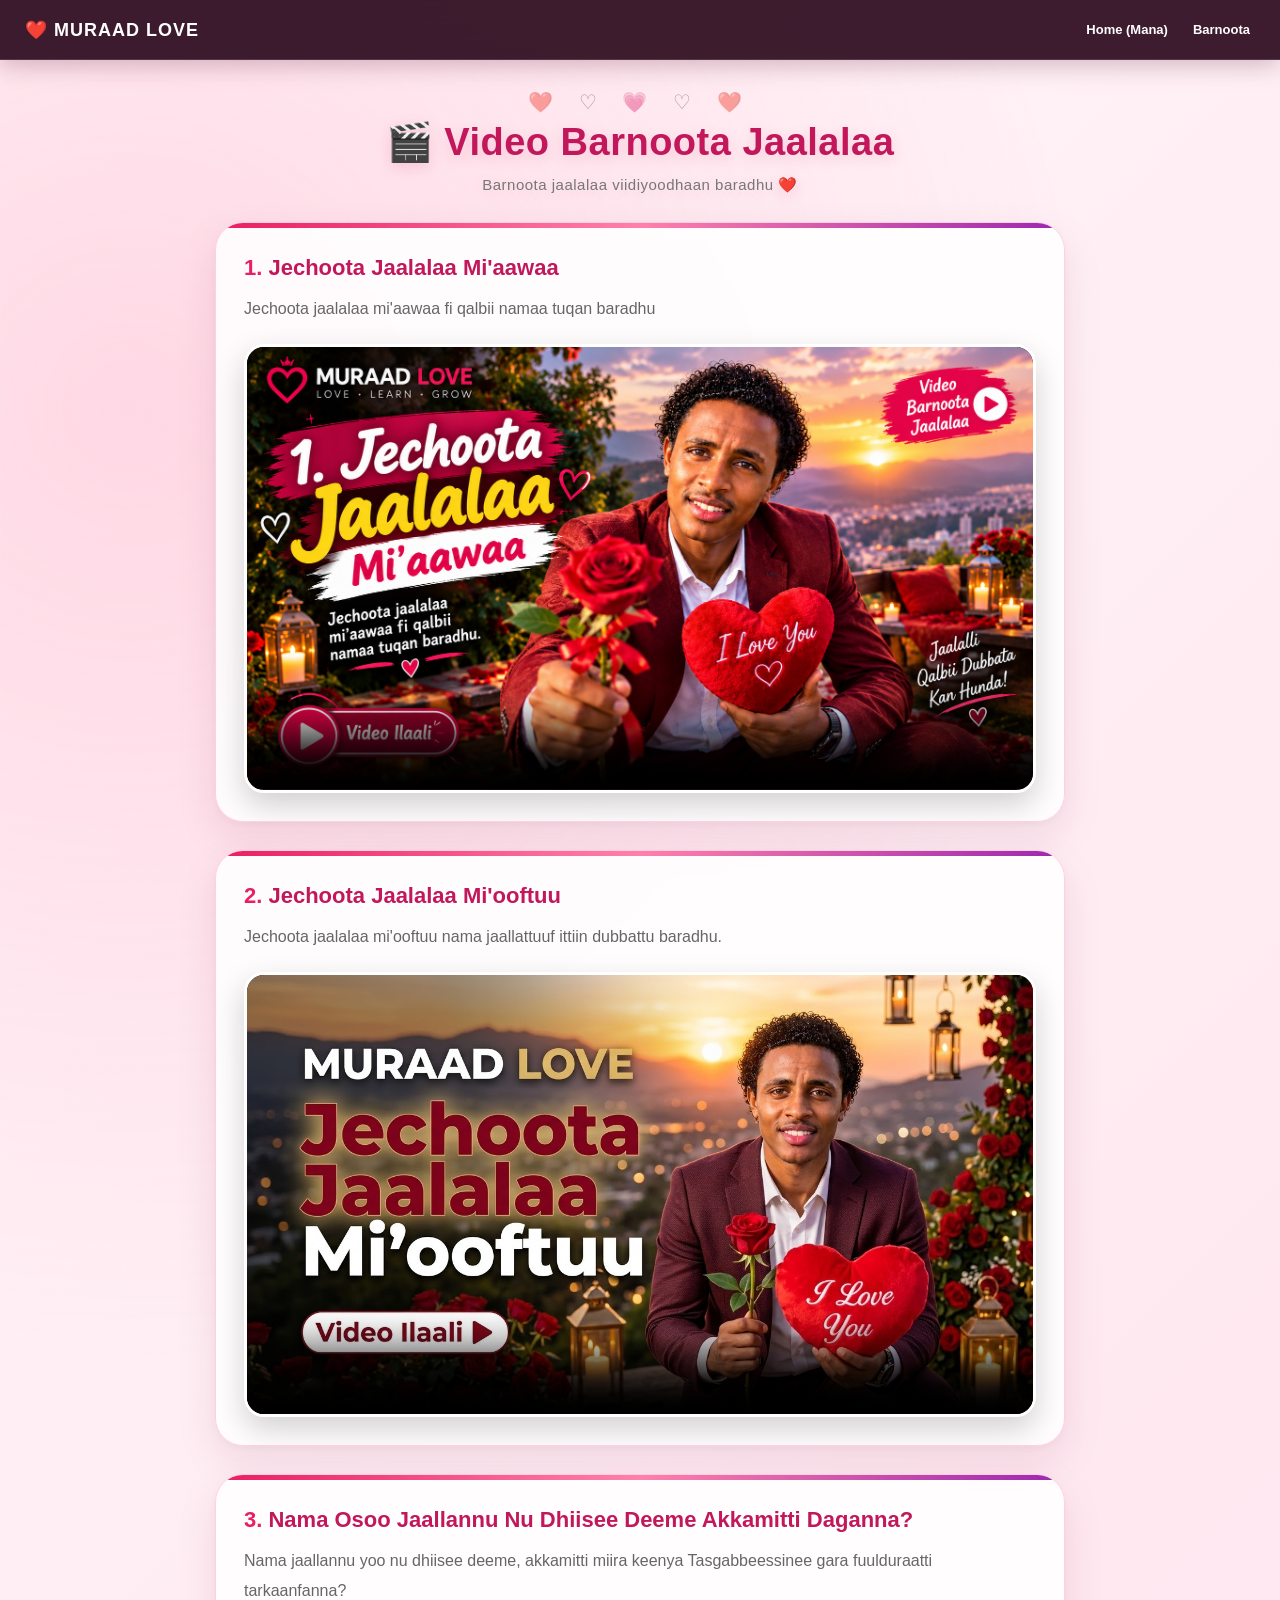
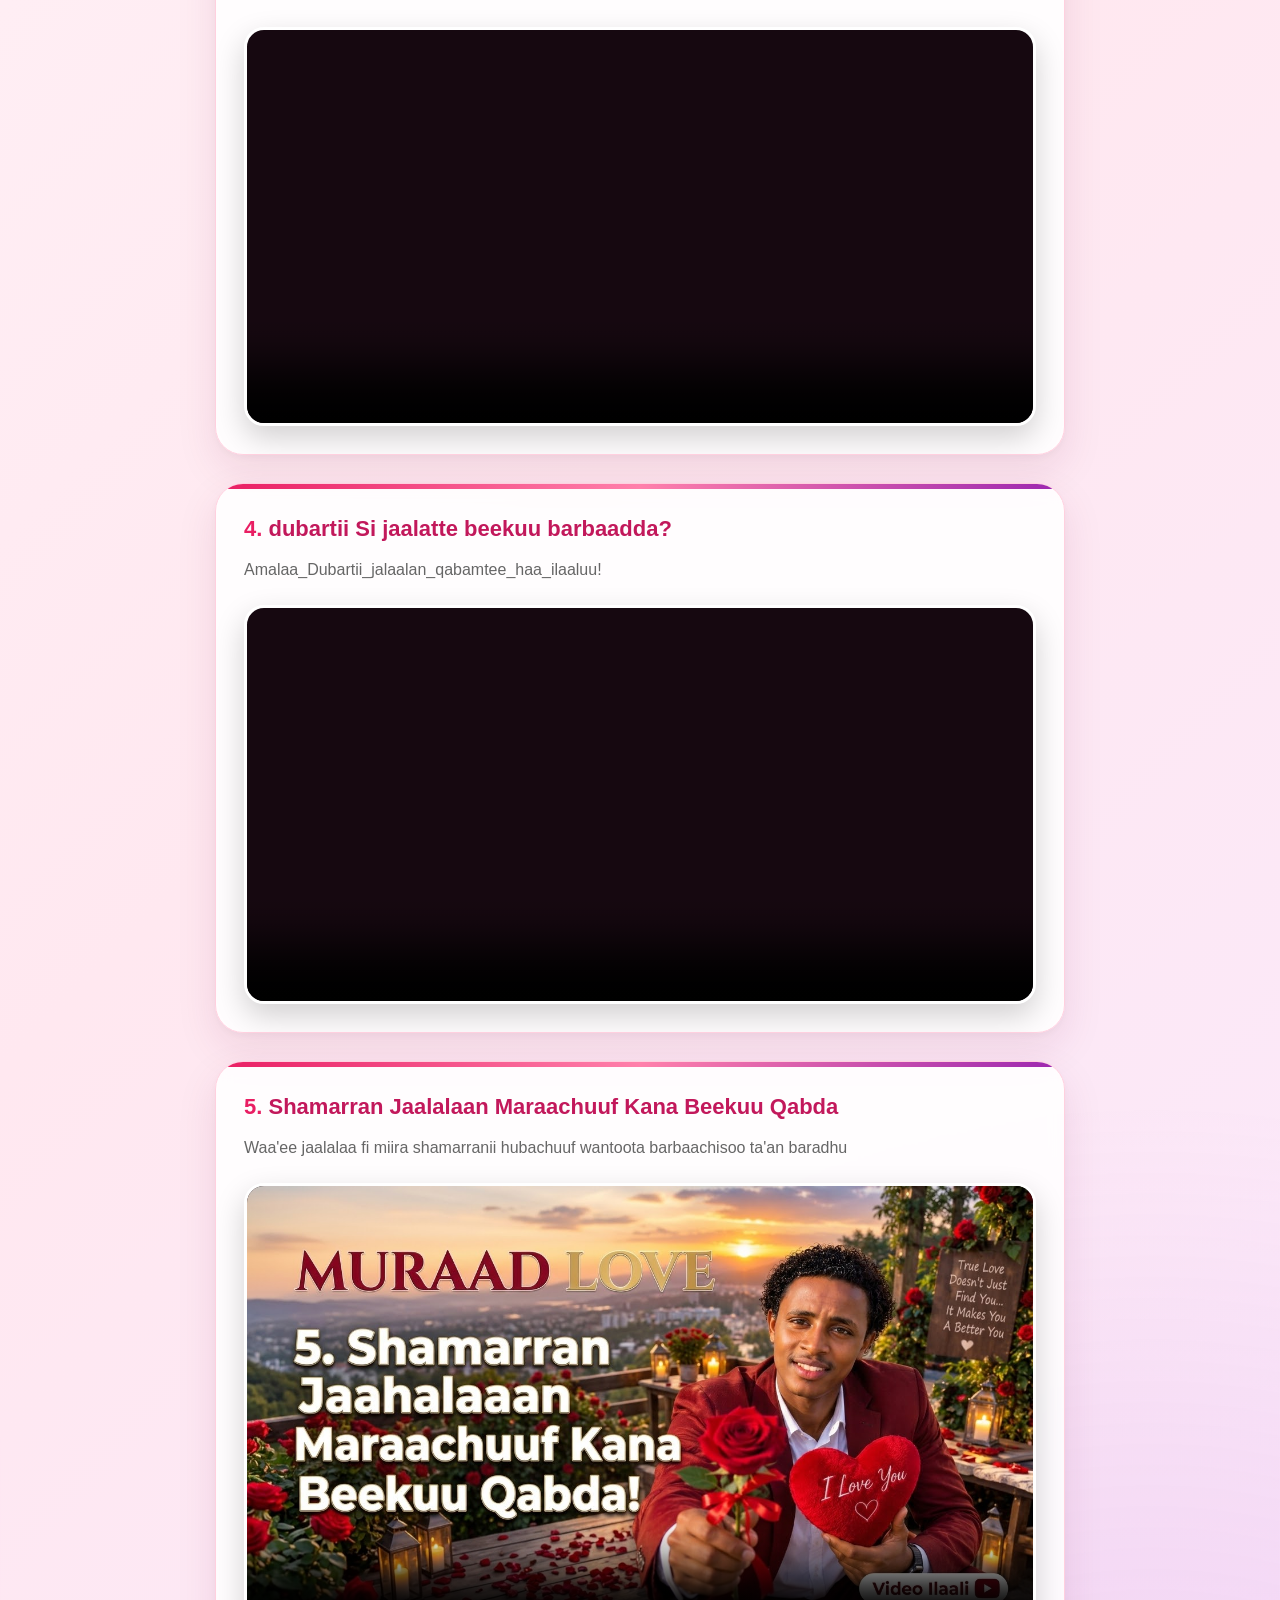
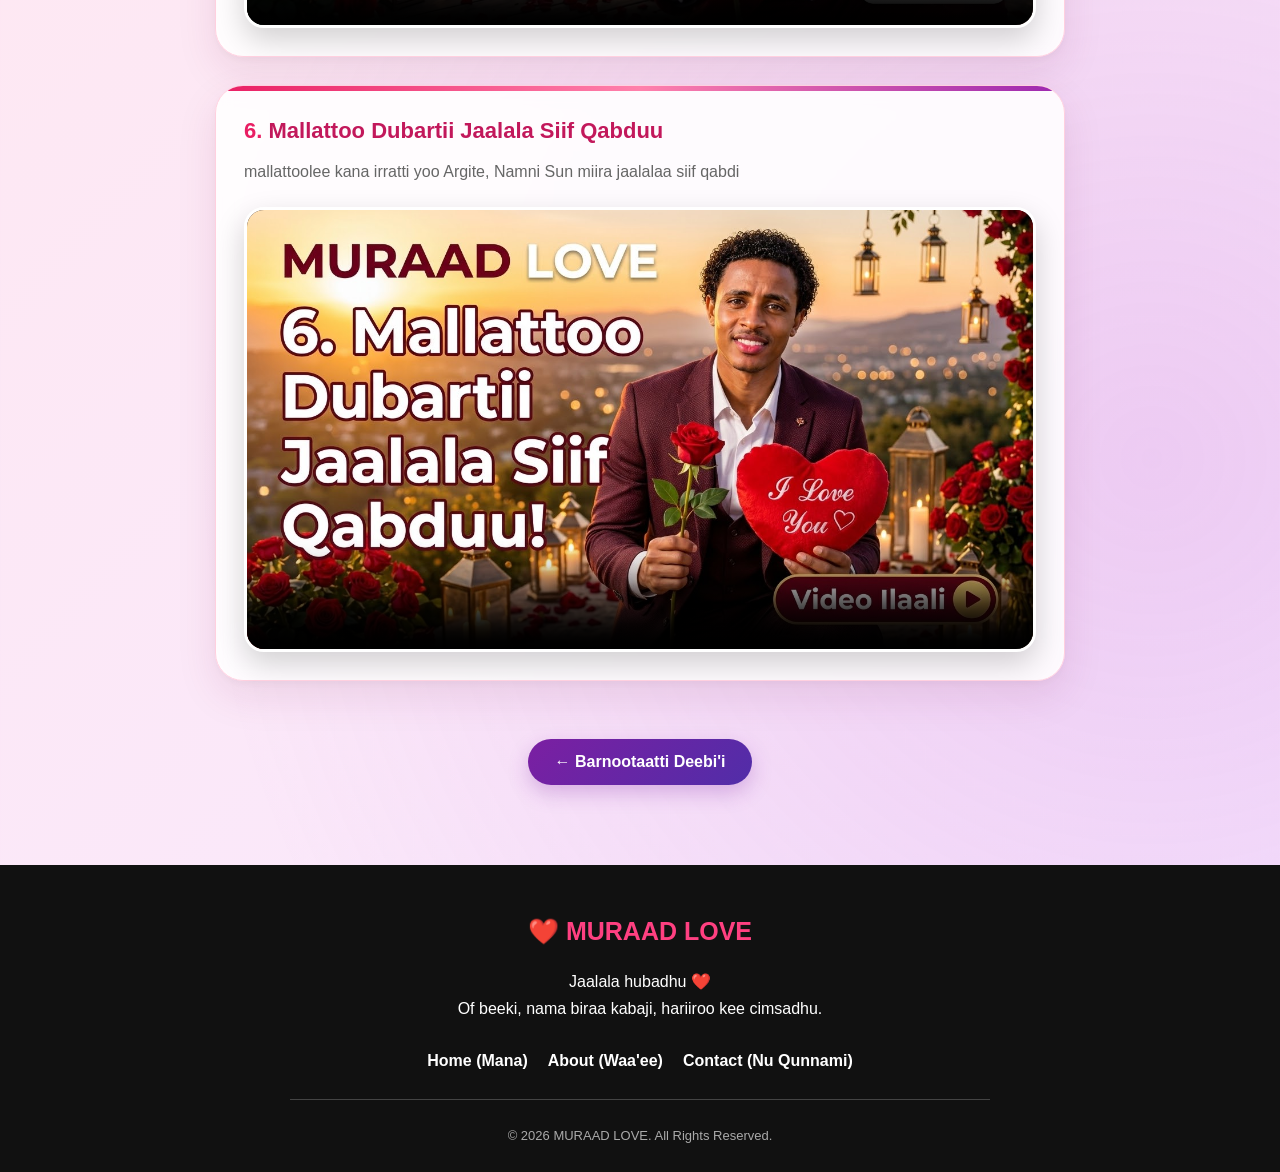
==== commit ee5d0730: "Add website files" ====
--- a/video.html
+++ b/video.html
@@ -49,7 +49,7 @@
         </p>
        
         <video controls poster="love jaalala.png">
-            <source src="Jechoota_jaalalaa_mi_awaa_ (1).mp4"
+            <source src="jechoota_jaalalaa_mi_awaa_ (1).mp4"
                     type="video/mp4">
         </video>
 
@@ -132,7 +132,7 @@
         </p>
 
         <video controls poster="dhiiraa (1).jpg">
-            <source src="Shamarran_Jaalalaan_Maraachuf_kana_beeku_qabda!__ (1).mp4"
+            <source src="shamarran_Jaalalaan_Maraachuf_kana_beeku_qabda!__ (1).mp4"
                     type="video/mp4">
         </video>
 
@@ -230,4 +230,4 @@
 });
 </script>
 </body>
-</html>+</html>
